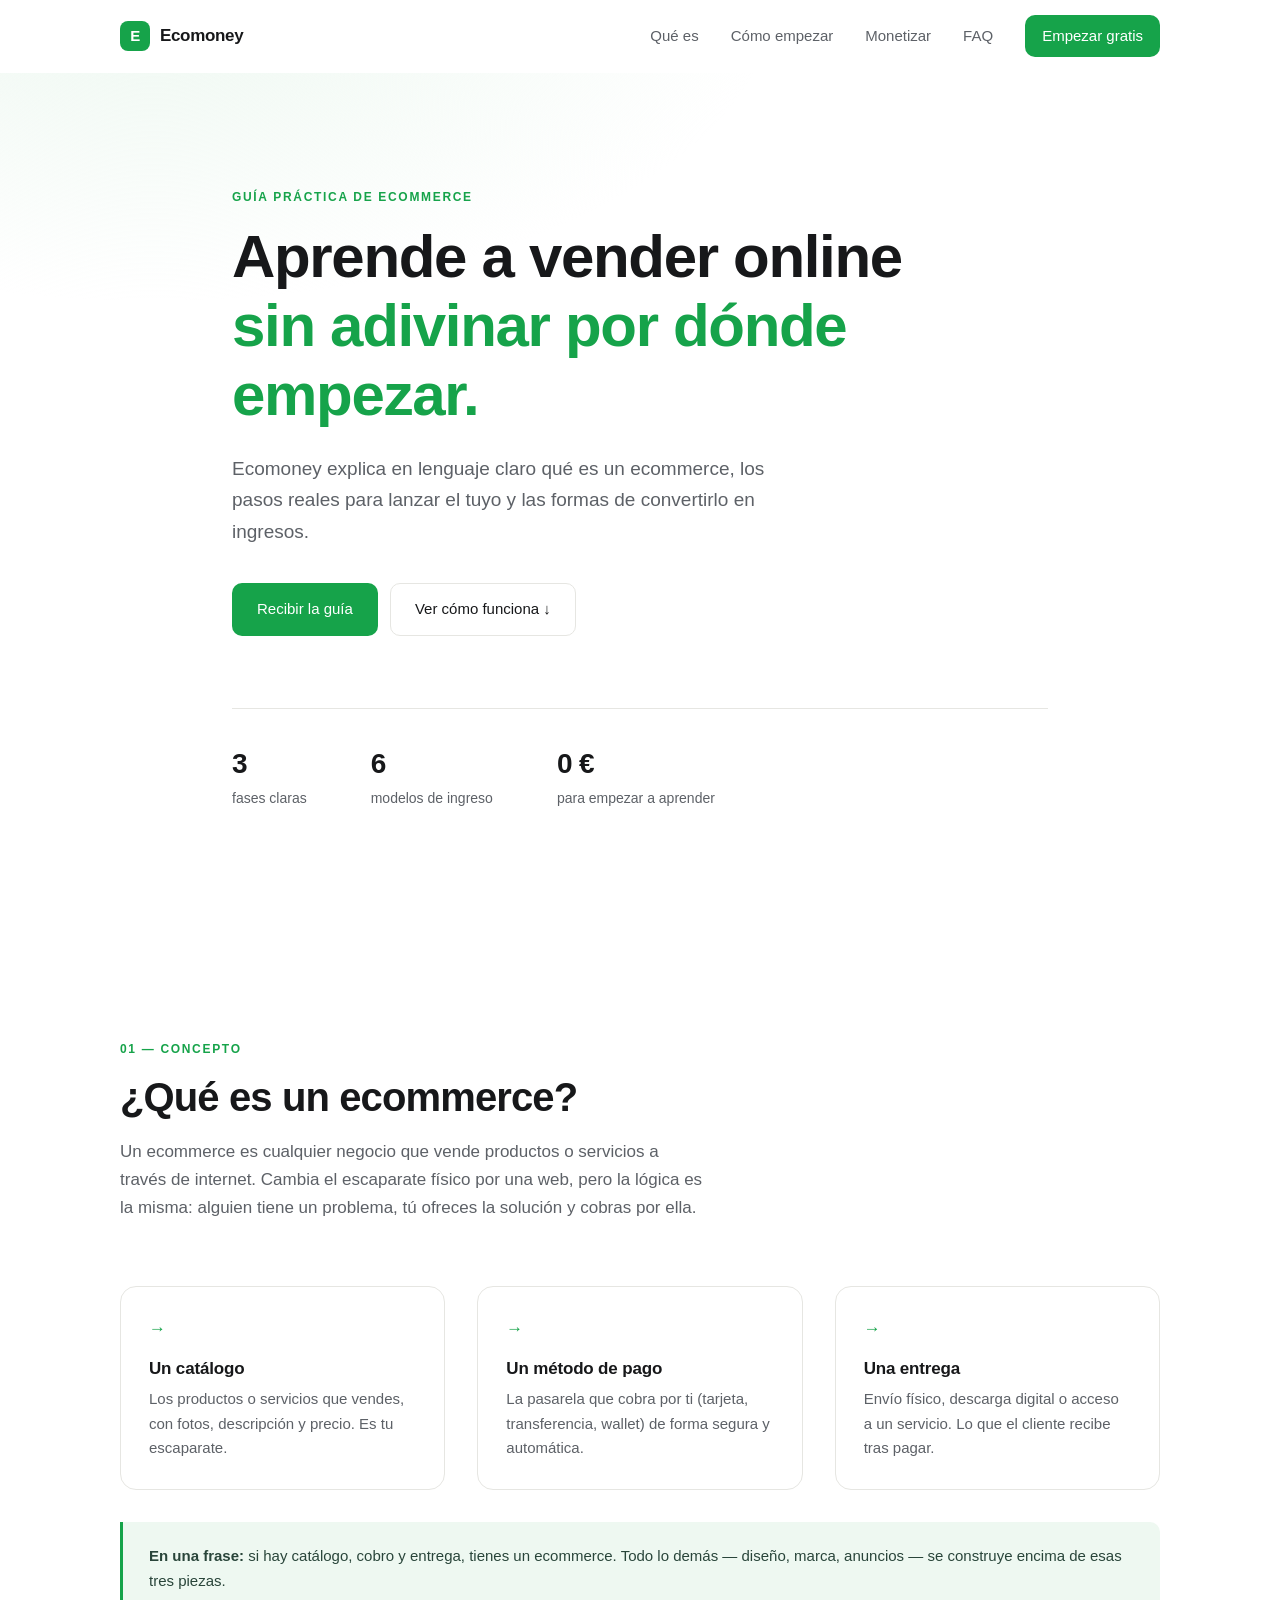
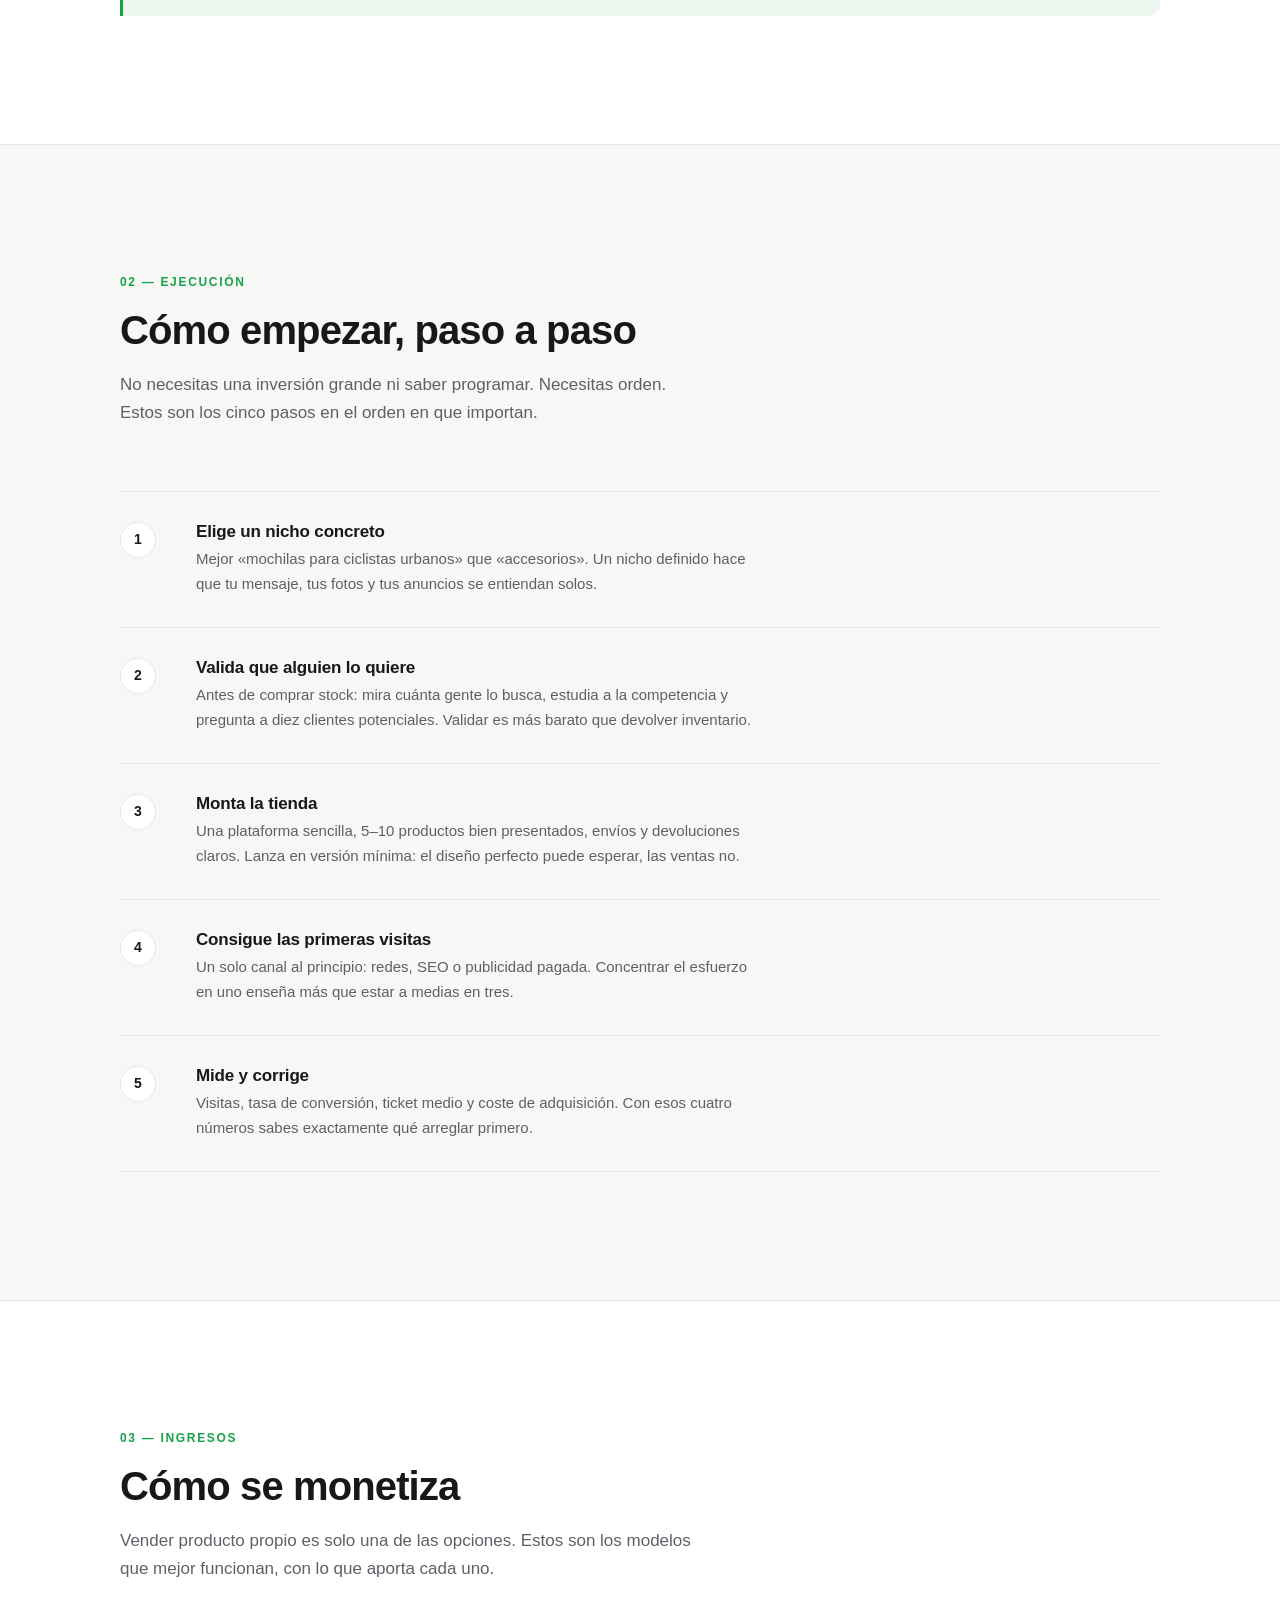
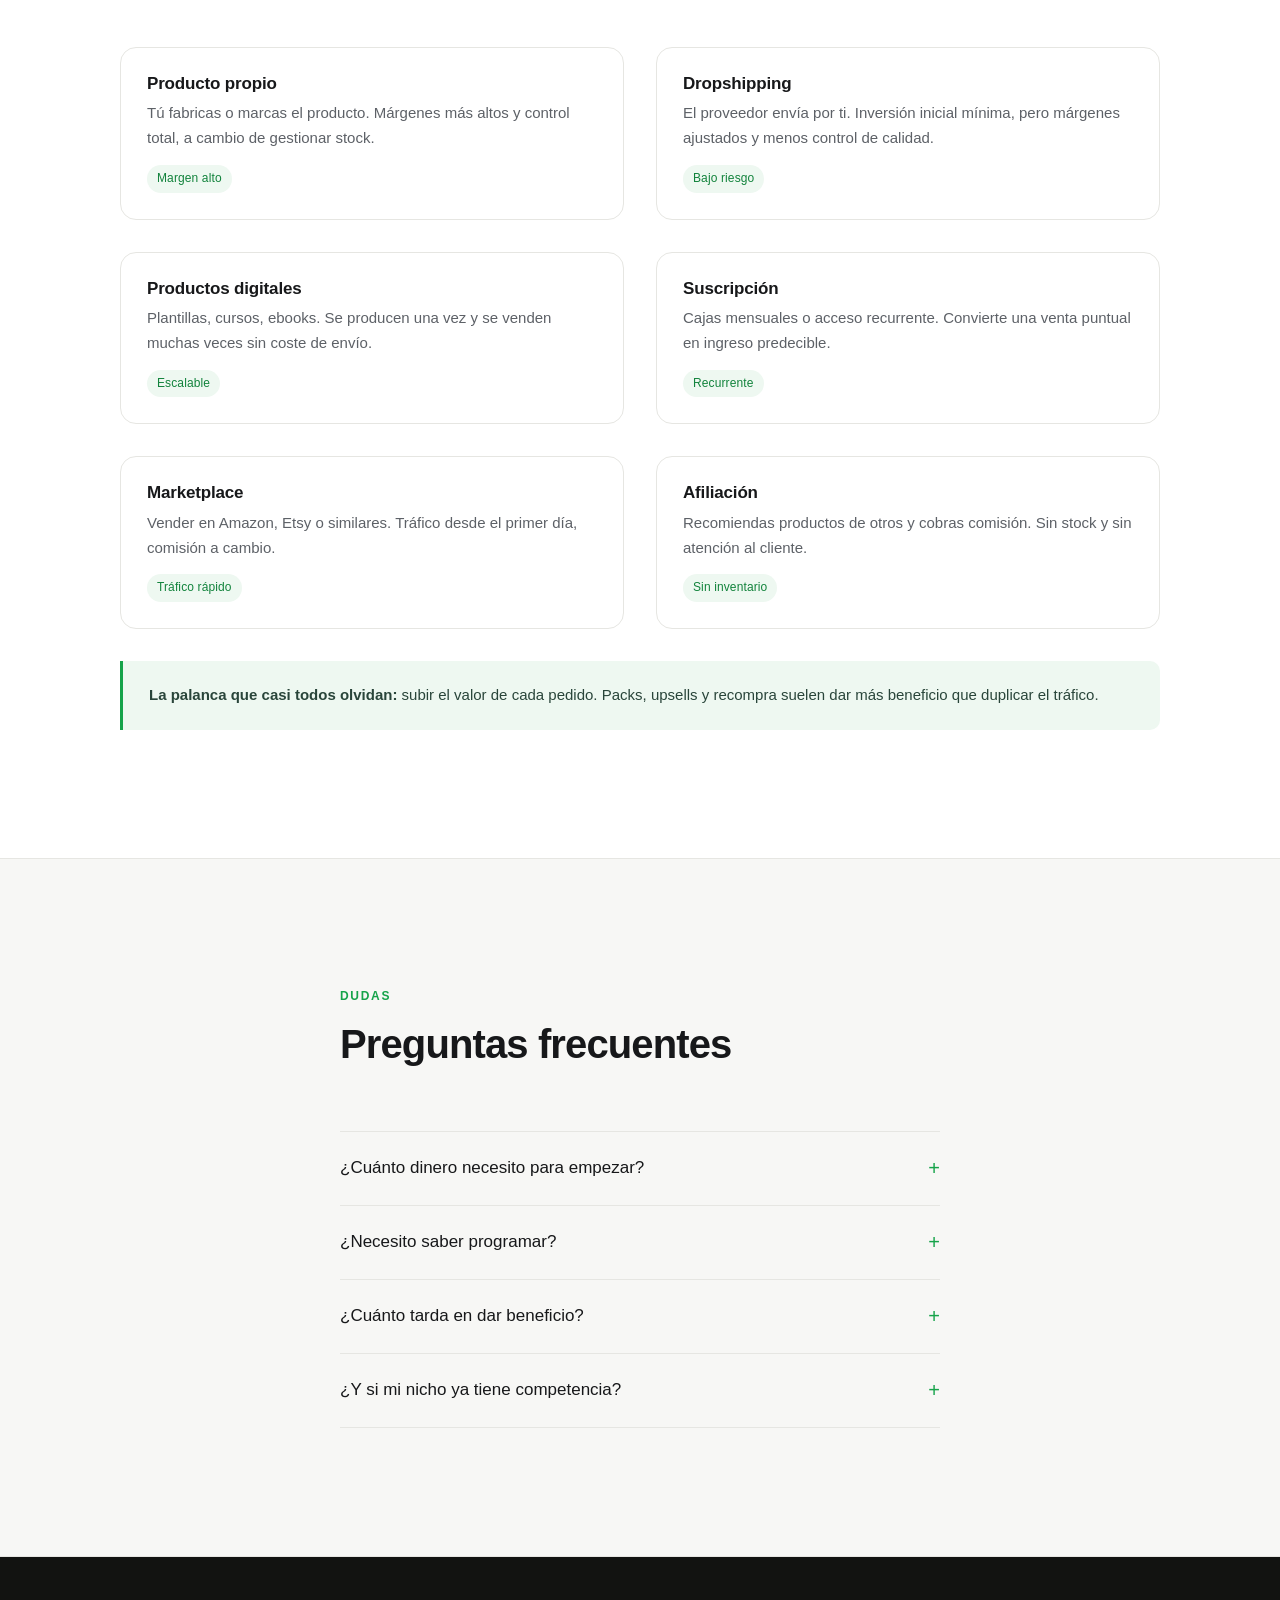
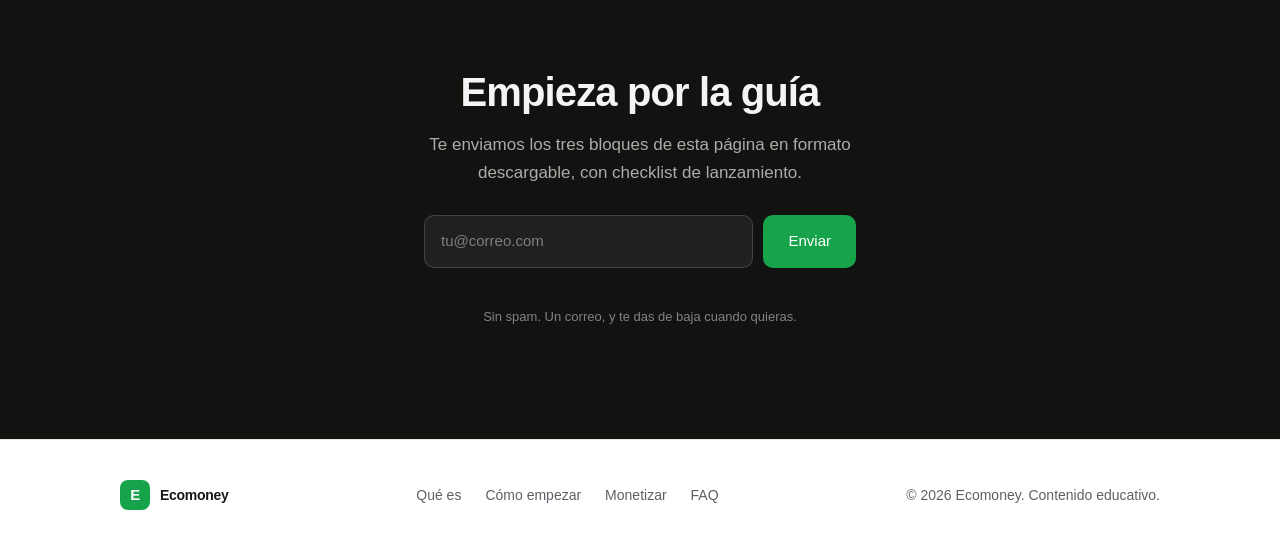
==== index.html @ b7d030a0 "Add files via upload" ====
<!DOCTYPE html>
<html lang="es">
<head>
  <meta charset="UTF-8">
  <meta name="viewport" content="width=device-width, initial-scale=1.0">
  <title>Ecomoney — Aprende a crear y monetizar tu ecommerce</title>
  <meta name="description" content="Ecomoney te enseña qué es un ecommerce, cómo empezar desde cero y cómo monetizarlo. Guía clara, sin humo.">
  <link rel="stylesheet" href="styles.css">
  <noscript><style>.reveal { opacity: 1; transform: none; }</style></noscript>
  <link rel="icon" href="data:image/svg+xml,<svg xmlns='http://www.w3.org/2000/svg' viewBox='0 0 100 100'><text y='.9em' font-size='90'>🛍️</text></svg>">
</head>
<body>

  <!-- ══════════ NAV ══════════ -->
  <header class="nav" id="nav">
    <div class="container nav__inner">
      <a href="#" class="logo">
        <span class="logo__mark">E</span>
        <span class="logo__text">Ecomoney</span>
      </a>

      <nav class="nav__links" id="navLinks">
        <a href="#que-es">Qué es</a>
        <a href="#empezar">Cómo empezar</a>
        <a href="#monetizar">Monetizar</a>
        <a href="#faq">FAQ</a>
        <a href="#cta" class="btn btn--sm btn--primary">Empezar gratis</a>
      </nav>

      <button class="nav__toggle" id="navToggle" aria-label="Abrir menú" aria-expanded="false">
        <span></span><span></span><span></span>
      </button>
    </div>
  </header>

  <main>

    <!-- ══════════ HERO ══════════ -->
    <section class="hero">
      <div class="container hero__inner">
        <p class="eyebrow reveal">Guía práctica de ecommerce</p>
        <h1 class="hero__title reveal">
          Aprende a vender online<br>
          <span class="accent">sin adivinar por dónde empezar.</span>
        </h1>
        <p class="hero__sub reveal">
          Ecomoney explica en lenguaje claro qué es un ecommerce, los pasos reales
          para lanzar el tuyo y las formas de convertirlo en ingresos.
        </p>
        <div class="hero__actions reveal">
          <a href="#cta" class="btn btn--primary">Recibir la guía</a>
          <a href="#que-es" class="btn btn--ghost">Ver cómo funciona ↓</a>
        </div>

        <ul class="hero__stats reveal">
          <li><strong>3</strong><span>fases claras</span></li>
          <li><strong>6</strong><span>modelos de ingreso</span></li>
          <li><strong>0 €</strong><span>para empezar a aprender</span></li>
        </ul>
      </div>
    </section>

    <!-- ══════════ QUÉ ES ══════════ -->
    <section class="section" id="que-es">
      <div class="container">
        <header class="section__head reveal">
          <p class="eyebrow">01 — Concepto</p>
          <h2>¿Qué es un ecommerce?</h2>
          <p class="section__lead">
            Un ecommerce es cualquier negocio que vende productos o servicios a través
            de internet. Cambia el escaparate físico por una web, pero la lógica es la
            misma: alguien tiene un problema, tú ofreces la solución y cobras por ella.
          </p>
        </header>

        <div class="grid grid--3">
          <article class="card reveal">
            <span class="card__num">→</span>
            <h3>Un catálogo</h3>
            <p>Los productos o servicios que vendes, con fotos, descripción y precio. Es tu escaparate.</p>
          </article>
          <article class="card reveal">
            <span class="card__num">→</span>
            <h3>Un método de pago</h3>
            <p>La pasarela que cobra por ti (tarjeta, transferencia, wallet) de forma segura y automática.</p>
          </article>
          <article class="card reveal">
            <span class="card__num">→</span>
            <h3>Una entrega</h3>
            <p>Envío físico, descarga digital o acceso a un servicio. Lo que el cliente recibe tras pagar.</p>
          </article>
        </div>

        <div class="note reveal">
          <strong>En una frase:</strong> si hay catálogo, cobro y entrega, tienes un ecommerce.
          Todo lo demás — diseño, marca, anuncios — se construye encima de esas tres piezas.
        </div>
      </div>
    </section>

    <!-- ══════════ CÓMO EMPEZAR ══════════ -->
    <section class="section section--alt" id="empezar">
      <div class="container">
        <header class="section__head reveal">
          <p class="eyebrow">02 — Ejecución</p>
          <h2>Cómo empezar, paso a paso</h2>
          <p class="section__lead">
            No necesitas una inversión grande ni saber programar. Necesitas orden.
            Estos son los cinco pasos en el orden en que importan.
          </p>
        </header>

        <ol class="steps">
          <li class="step reveal">
            <span class="step__num">1</span>
            <div>
              <h3>Elige un nicho concreto</h3>
              <p>Mejor «mochilas para ciclistas urbanos» que «accesorios». Un nicho definido hace que tu mensaje, tus fotos y tus anuncios se entiendan solos.</p>
            </div>
          </li>
          <li class="step reveal">
            <span class="step__num">2</span>
            <div>
              <h3>Valida que alguien lo quiere</h3>
              <p>Antes de comprar stock: mira cuánta gente lo busca, estudia a la competencia y pregunta a diez clientes potenciales. Validar es más barato que devolver inventario.</p>
            </div>
          </li>
          <li class="step reveal">
            <span class="step__num">3</span>
            <div>
              <h3>Monta la tienda</h3>
              <p>Una plataforma sencilla, 5–10 productos bien presentados, envíos y devoluciones claros. Lanza en versión mínima: el diseño perfecto puede esperar, las ventas no.</p>
            </div>
          </li>
          <li class="step reveal">
            <span class="step__num">4</span>
            <div>
              <h3>Consigue las primeras visitas</h3>
              <p>Un solo canal al principio: redes, SEO o publicidad pagada. Concentrar el esfuerzo en uno enseña más que estar a medias en tres.</p>
            </div>
          </li>
          <li class="step reveal">
            <span class="step__num">5</span>
            <div>
              <h3>Mide y corrige</h3>
              <p>Visitas, tasa de conversión, ticket medio y coste de adquisición. Con esos cuatro números sabes exactamente qué arreglar primero.</p>
            </div>
          </li>
        </ol>
      </div>
    </section>

    <!-- ══════════ MONETIZAR ══════════ -->
    <section class="section" id="monetizar">
      <div class="container">
        <header class="section__head reveal">
          <p class="eyebrow">03 — Ingresos</p>
          <h2>Cómo se monetiza</h2>
          <p class="section__lead">
            Vender producto propio es solo una de las opciones. Estos son los modelos
            que mejor funcionan, con lo que aporta cada uno.
          </p>
        </header>

        <div class="grid grid--2">
          <article class="model reveal">
            <h3>Producto propio</h3>
            <p>Tú fabricas o marcas el producto. Márgenes más altos y control total, a cambio de gestionar stock.</p>
            <span class="tag">Margen alto</span>
          </article>
          <article class="model reveal">
            <h3>Dropshipping</h3>
            <p>El proveedor envía por ti. Inversión inicial mínima, pero márgenes ajustados y menos control de calidad.</p>
            <span class="tag">Bajo riesgo</span>
          </article>
          <article class="model reveal">
            <h3>Productos digitales</h3>
            <p>Plantillas, cursos, ebooks. Se producen una vez y se venden muchas veces sin coste de envío.</p>
            <span class="tag">Escalable</span>
          </article>
          <article class="model reveal">
            <h3>Suscripción</h3>
            <p>Cajas mensuales o acceso recurrente. Convierte una venta puntual en ingreso predecible.</p>
            <span class="tag">Recurrente</span>
          </article>
          <article class="model reveal">
            <h3>Marketplace</h3>
            <p>Vender en Amazon, Etsy o similares. Tráfico desde el primer día, comisión a cambio.</p>
            <span class="tag">Tráfico rápido</span>
          </article>
          <article class="model reveal">
            <h3>Afiliación</h3>
            <p>Recomiendas productos de otros y cobras comisión. Sin stock y sin atención al cliente.</p>
            <span class="tag">Sin inventario</span>
          </article>
        </div>

        <div class="note reveal">
          <strong>La palanca que casi todos olvidan:</strong> subir el valor de cada pedido.
          Packs, upsells y recompra suelen dar más beneficio que duplicar el tráfico.
        </div>
      </div>
    </section>

    <!-- ══════════ FAQ ══════════ -->
    <section class="section section--alt" id="faq">
      <div class="container container--narrow">
        <header class="section__head reveal">
          <p class="eyebrow">Dudas</p>
          <h2>Preguntas frecuentes</h2>
        </header>

        <div class="faq">
          <details class="faq__item reveal">
            <summary>¿Cuánto dinero necesito para empezar?</summary>
            <p>Con productos digitales o dropshipping puedes lanzar por el coste de la plataforma y el dominio. Con producto propio, el gasto depende del pedido mínimo que exija tu proveedor.</p>
          </details>
          <details class="faq__item reveal">
            <summary>¿Necesito saber programar?</summary>
            <p>No. Las plataformas actuales funcionan por bloques y plantillas. Tu tiempo rinde más en producto, fotos y mensaje que en código.</p>
          </details>
          <details class="faq__item reveal">
            <summary>¿Cuánto tarda en dar beneficio?</summary>
            <p>Depende del canal y del margen. Lo razonable es contar en meses, no en días: primero validas que la gente compra, después inviertes en crecer.</p>
          </details>
          <details class="faq__item reveal">
            <summary>¿Y si mi nicho ya tiene competencia?</summary>
            <p>Competencia significa que hay demanda. Se gana con un ángulo distinto: mejor servicio, mejor explicación del producto o un público más específico.</p>
          </details>
        </div>
      </div>
    </section>

    <!-- ══════════ CTA ══════════ -->
    <section class="cta" id="cta">
      <div class="container container--narrow cta__inner reveal">
        <h2>Empieza por la guía</h2>
        <p class="cta__sub">Te enviamos los tres bloques de esta página en formato descargable, con checklist de lanzamiento.</p>

        <form class="form" id="form" novalidate>
          <label class="sr-only" for="email">Tu correo electrónico</label>
          <input type="email" id="email" name="email" placeholder="tu@correo.com" autocomplete="email" required>
          <button type="submit" class="btn btn--primary">Enviar</button>
        </form>
        <p class="form__msg" id="formMsg" role="status"></p>
        <p class="form__legal">Sin spam. Un correo, y te das de baja cuando quieras.</p>
      </div>
    </section>

  </main>

  <!-- ══════════ FOOTER ══════════ -->
  <footer class="footer">
    <div class="container footer__inner">
      <a href="#" class="logo logo--sm">
        <span class="logo__mark">E</span>
        <span class="logo__text">Ecomoney</span>
      </a>
      <nav class="footer__links">
        <a href="#que-es">Qué es</a>
        <a href="#empezar">Cómo empezar</a>
        <a href="#monetizar">Monetizar</a>
        <a href="#faq">FAQ</a>
      </nav>
      <p class="footer__copy">© <span id="year">2026</span> Ecomoney. Contenido educativo.</p>
    </div>
  </footer>

  <script src="script.js"></script>
</body>
</html>
---- styles.css ----
/* ═══════════════════════════════════════
   Ecomoney — hoja de estilos
   1. Tokens        4. Componentes
   2. Base          5. Secciones
   3. Layout        6. Responsive
   ═══════════════════════════════════════ */

/* ─── 1. Tokens ─── */
:root {
  --bg:            #ffffff;
  --bg-alt:        #f7f7f5;
  --bg-dark:       #121311;
  --text:          #17181a;
  --text-soft:     #5d6167;
  --text-invert:   #f4f4f2;
  --border:        #e6e6e2;
  --border-hover:  #d8d8d2;
  --accent:        #16a34a;
  --accent-dark:   #12833c;
  --accent-soft:   #eef8f1;

  --radius:        10px;
  --radius-lg:     16px;
  --max:           1120px;
  --max-narrow:    680px;

  --gap:           clamp(1.25rem, 3vw, 2rem);
  --section-y:     clamp(4.5rem, 10vw, 8rem);

  --shadow:        0 1px 2px rgba(0, 0, 0, .04);
  --shadow-lift:   0 12px 32px -12px rgba(0, 0, 0, .12);
  --ease:          cubic-bezier(.22, .61, .36, 1);

  --font: -apple-system, BlinkMacSystemFont, "Segoe UI", Roboto,
          "Helvetica Neue", Arial, sans-serif;
}

/* ─── 2. Base ─── */
*, *::before, *::after { box-sizing: border-box; }

html {
  scroll-behavior: smooth;
  scroll-padding-top: 5.5rem;
  -webkit-text-size-adjust: 100%;
}

body {
  margin: 0;
  font-family: var(--font);
  font-size: clamp(1rem, .35vw + .95rem, 1.0625rem);
  line-height: 1.65;
  color: var(--text);
  background: var(--bg);
  -webkit-font-smoothing: antialiased;
}

h1, h2, h3 {
  margin: 0;
  line-height: 1.15;
  letter-spacing: -.022em;
  font-weight: 600;
}

h1 { font-size: clamp(2.25rem, 5.5vw, 3.75rem); }
h2 { font-size: clamp(1.75rem, 3.4vw, 2.5rem); }
h3 { font-size: 1.0625rem; letter-spacing: -.01em; }

p { margin: 0; }

a {
  color: inherit;
  text-decoration: none;
  transition: color .18s var(--ease);
}

img { max-width: 100%; display: block; }

::selection { background: var(--accent); color: #fff; }

:focus-visible {
  outline: 2px solid var(--accent);
  outline-offset: 3px;
  border-radius: 4px;
}

.sr-only {
  position: absolute;
  width: 1px; height: 1px;
  padding: 0; margin: -1px;
  overflow: hidden;
  clip: rect(0 0 0 0);
  white-space: nowrap;
}

/* ─── 3. Layout ─── */
.container {
  width: 100%;
  max-width: var(--max);
  margin-inline: auto;
  padding-inline: clamp(1.25rem, 4vw, 2.5rem);
}

.container--narrow { max-width: var(--max-narrow); }

.section { padding-block: var(--section-y); }

.section--alt {
  background: var(--bg-alt);
  border-block: 1px solid var(--border);
}

.section__head {
  max-width: 62ch;
  margin-bottom: clamp(2.5rem, 5vw, 4rem);
}

.section__head h2 { margin-bottom: 1.125rem; }

.section__lead {
  color: var(--text-soft);
  font-size: 1.0625rem;
}

.eyebrow {
  margin-bottom: .875rem;
  font-size: .75rem;
  font-weight: 600;
  letter-spacing: .14em;
  text-transform: uppercase;
  color: var(--accent);
}

.accent { color: var(--accent); }

.grid { display: grid; gap: var(--gap); }
.grid--2 { grid-template-columns: repeat(2, 1fr); }
.grid--3 { grid-template-columns: repeat(3, 1fr); }

/* ─── 4. Componentes ─── */

/* Nav */
.nav {
  position: sticky;
  top: 0;
  z-index: 50;
  background: rgba(255, 255, 255, .82);
  backdrop-filter: blur(12px);
  border-bottom: 1px solid transparent;
  transition: border-color .25s var(--ease), box-shadow .25s var(--ease);
}

.nav.is-scrolled {
  border-bottom-color: var(--border);
  box-shadow: var(--shadow);
}

.nav__inner {
  display: flex;
  align-items: center;
  justify-content: space-between;
  height: 4.5rem;
}

.logo {
  display: inline-flex;
  align-items: center;
  gap: .625rem;
  font-weight: 600;
  letter-spacing: -.02em;
}

.logo__mark {
  display: grid;
  place-items: center;
  width: 1.875rem;
  height: 1.875rem;
  border-radius: 8px;
  background: var(--accent);
  color: #fff;
  font-size: .9375rem;
  font-weight: 700;
}

.nav__links {
  display: flex;
  align-items: center;
  gap: clamp(1.25rem, 2.5vw, 2rem);
  font-size: .9375rem;
}

.nav__links a:not(.btn) { color: var(--text-soft); }
.nav__links a:not(.btn):hover { color: var(--text); }

.nav__toggle {
  display: none;
  flex-direction: column;
  gap: 5px;
  width: 2.5rem; height: 2.5rem;
  padding: 0;
  align-items: center;
  justify-content: center;
  background: none;
  border: 1px solid var(--border);
  border-radius: 8px;
  cursor: pointer;
}

.nav__toggle span {
  display: block;
  width: 16px; height: 1.5px;
  background: var(--text);
  transition: transform .25s var(--ease), opacity .2s var(--ease);
}

.nav__toggle[aria-expanded="true"] span:nth-child(1) { transform: translateY(6.5px) rotate(45deg); }
.nav__toggle[aria-expanded="true"] span:nth-child(2) { opacity: 0; }
.nav__toggle[aria-expanded="true"] span:nth-child(3) { transform: translateY(-6.5px) rotate(-45deg); }

/* Botones */
.btn {
  display: inline-flex;
  align-items: center;
  justify-content: center;
  gap: .5rem;
  padding: .8125rem 1.5rem;
  border: 1px solid transparent;
  border-radius: var(--radius);
  font: inherit;
  font-size: .9375rem;
  font-weight: 500;
  cursor: pointer;
  white-space: nowrap;
  transition: background .18s var(--ease), border-color .18s var(--ease),
              transform .18s var(--ease), color .18s var(--ease);
}

.btn--sm { padding: .5rem 1rem; }

.btn--primary {
  background: var(--accent);
  color: #fff;
}
.btn--primary:hover { background: var(--accent-dark); }

.btn--ghost {
  border-color: var(--border);
  color: var(--text);
  background: var(--bg);
}
.btn--ghost:hover { border-color: var(--text-soft); }

.btn:active { transform: translateY(1px); }

/* Tarjetas */
.card {
  padding: 1.75rem;
  background: var(--bg);
  border: 1px solid var(--border);
  border-radius: var(--radius-lg);
  transition: border-color .2s var(--ease), box-shadow .25s var(--ease),
              transform .25s var(--ease);
}

.card:hover {
  border-color: var(--border-hover);
  box-shadow: var(--shadow-lift);
  transform: translateY(-2px);
}

.card__num {
  display: block;
  margin-bottom: 1rem;
  color: var(--accent);
  font-weight: 600;
}

.card h3 { margin-bottom: .5rem; }
.card p { color: var(--text-soft); font-size: .9375rem; }

/* Nota destacada */
.note {
  margin-top: var(--gap);
  padding: 1.375rem 1.625rem;
  background: var(--accent-soft);
  border-left: 3px solid var(--accent);
  border-radius: 0 var(--radius) var(--radius) 0;
  font-size: .9375rem;
  color: #29453a;
}

/* Pasos */
.steps {
  margin: 0;
  padding: 0;
  list-style: none;
  border-top: 1px solid var(--border);
}

.step {
  display: grid;
  grid-template-columns: 3.5rem 1fr;
  gap: 1.25rem;
  padding-block: 1.875rem;
  border-bottom: 1px solid var(--border);
}

.step__num {
  display: grid;
  place-items: center;
  width: 2.25rem; height: 2.25rem;
  border-radius: 50%;
  background: var(--bg);
  border: 1px solid var(--border);
  font-size: .875rem;
  font-weight: 600;
  font-variant-numeric: tabular-nums;
}

.step h3 { margin-bottom: .375rem; }
.step p { color: var(--text-soft); font-size: .9375rem; max-width: 68ch; }

/* Modelos de monetización */
.model {
  display: flex;
  flex-direction: column;
  align-items: flex-start;
  gap: .5rem;
  padding: 1.625rem;
  background: var(--bg);
  border: 1px solid var(--border);
  border-radius: var(--radius-lg);
  transition: border-color .2s var(--ease), box-shadow .25s var(--ease);
}

.model:hover {
  border-color: var(--border-hover);
  box-shadow: var(--shadow-lift);
}

.model p { color: var(--text-soft); font-size: .9375rem; }

.tag {
  margin-top: .375rem;
  padding: .25rem .625rem;
  background: var(--accent-soft);
  border-radius: 99px;
  font-size: .75rem;
  font-weight: 500;
  letter-spacing: .01em;
  color: var(--accent-dark);
}

/* FAQ */
.faq { border-top: 1px solid var(--border); }

.faq__item { border-bottom: 1px solid var(--border); }

.faq__item summary {
  display: flex;
  align-items: center;
  justify-content: space-between;
  gap: 1rem;
  padding-block: 1.25rem;
  font-weight: 500;
  cursor: pointer;
  list-style: none;
}

.faq__item summary::-webkit-details-marker { display: none; }

.faq__item summary::after {
  content: "+";
  flex: none;
  font-size: 1.25rem;
  color: var(--accent);
  transition: transform .22s var(--ease);
}

.faq__item[open] summary::after { transform: rotate(45deg); }

.faq__item p {
  padding-bottom: 1.375rem;
  color: var(--text-soft);
  font-size: .9375rem;
  max-width: 66ch;
}

/* Formulario */
.form {
  display: flex;
  gap: .625rem;
  margin-top: 1.75rem;
}

.form input {
  flex: 1;
  min-width: 0;
  padding: .8125rem 1rem;
  font: inherit;
  font-size: .9375rem;
  color: var(--text-invert);
  background: rgba(255, 255, 255, .06);
  border: 1px solid rgba(255, 255, 255, .16);
  border-radius: var(--radius);
  transition: border-color .18s var(--ease), background .18s var(--ease);
}

.form input::placeholder { color: rgba(244, 244, 242, .45); }

.form input:focus {
  outline: none;
  border-color: var(--accent);
  background: rgba(255, 255, 255, .1);
}

.form input[aria-invalid="true"] { border-color: #f0806a; }

.form__msg {
  min-height: 1.25rem;
  margin-top: .875rem;
  font-size: .875rem;
  color: #6ee79b;
}

.form__msg[data-state="error"] { color: #f0806a; }

.form__legal {
  margin-top: .25rem;
  font-size: .8125rem;
  color: rgba(244, 244, 242, .5);
}

/* ─── 5. Secciones ─── */

/* Hero */
.hero {
  padding-block: clamp(4rem, 9vw, 7.5rem) clamp(4rem, 8vw, 6.5rem);
  background:
    radial-gradient(60rem 30rem at 12% -10%, var(--accent-soft), transparent 65%),
    var(--bg);
}

.hero__inner { max-width: 56rem; }

.hero__title { margin-bottom: 1.5rem; }

.hero__sub {
  max-width: 54ch;
  font-size: clamp(1.0625rem, .5vw + 1rem, 1.1875rem);
  color: var(--text-soft);
}

.hero__actions {
  display: flex;
  flex-wrap: wrap;
  gap: .75rem;
  margin-top: 2.25rem;
}

.hero__stats {
  display: flex;
  flex-wrap: wrap;
  gap: clamp(2rem, 5vw, 4rem);
  margin: clamp(3rem, 6vw, 4.5rem) 0 0;
  padding: 2rem 0 0;
  list-style: none;
  border-top: 1px solid var(--border);
}

.hero__stats li { display: flex; flex-direction: column; }

.hero__stats strong {
  font-size: 1.75rem;
  font-weight: 600;
  letter-spacing: -.02em;
}

.hero__stats span {
  font-size: .875rem;
  color: var(--text-soft);
}

/* CTA */
.cta {
  padding-block: clamp(4rem, 9vw, 7rem);
  background: var(--bg-dark);
  color: var(--text-invert);
}

.cta__inner { text-align: center; }

.cta h2 { margin-bottom: 1rem; }

.cta__sub {
  max-width: 48ch;
  margin-inline: auto;
  color: rgba(244, 244, 242, .68);
}

.cta .form { max-width: 27rem; margin-inline: auto; }

/* Footer */
.footer {
  padding-block: 2.5rem;
  border-top: 1px solid var(--border);
  font-size: .875rem;
}

.footer__inner {
  display: flex;
  flex-wrap: wrap;
  align-items: center;
  justify-content: space-between;
  gap: 1.25rem;
}

.footer__links {
  display: flex;
  flex-wrap: wrap;
  gap: 1.5rem;
  color: var(--text-soft);
}

.footer__links a:hover { color: var(--text); }

.footer__copy { color: var(--text-soft); }

/* ─── Animación de entrada ─── */
.reveal {
  opacity: 0;
  transform: translateY(14px);
  transition: opacity .6s var(--ease), transform .6s var(--ease);
}

.reveal.is-visible {
  opacity: 1;
  transform: none;
}

@media (prefers-reduced-motion: reduce) {
  html { scroll-behavior: auto; }
  .reveal { opacity: 1; transform: none; transition: none; }
}

/* ─── 6. Responsive ─── */
@media (max-width: 860px) {
  .grid--3 { grid-template-columns: repeat(2, 1fr); }
}

@media (max-width: 760px) {
  .nav__toggle { display: flex; }

  .nav__links {
    position: absolute;
    inset: 4.5rem 0 auto;
    flex-direction: column;
    align-items: stretch;
    gap: 0;
    padding: .5rem clamp(1.25rem, 4vw, 2.5rem) 1.25rem;
    background: var(--bg);
    border-bottom: 1px solid var(--border);
    box-shadow: var(--shadow-lift);
    transform: translateY(-8px);
    opacity: 0;
    visibility: hidden;
    transition: opacity .2s var(--ease), transform .2s var(--ease), visibility .2s;
  }

  .nav__links.is-open {
    transform: none;
    opacity: 1;
    visibility: visible;
  }

  .nav__links a:not(.btn) {
    padding-block: .875rem;
    border-bottom: 1px solid var(--border);
  }

  .nav__links .btn { margin-top: 1rem; }
}

@media (max-width: 620px) {
  .grid--2, .grid--3 { grid-template-columns: 1fr; }

  .step { grid-template-columns: 2.75rem 1fr; gap: 1rem; }

  .hero__actions .btn { flex: 1 1 100%; }

  .form { flex-direction: column; }

  .footer__inner { flex-direction: column; align-items: flex-start; }
}
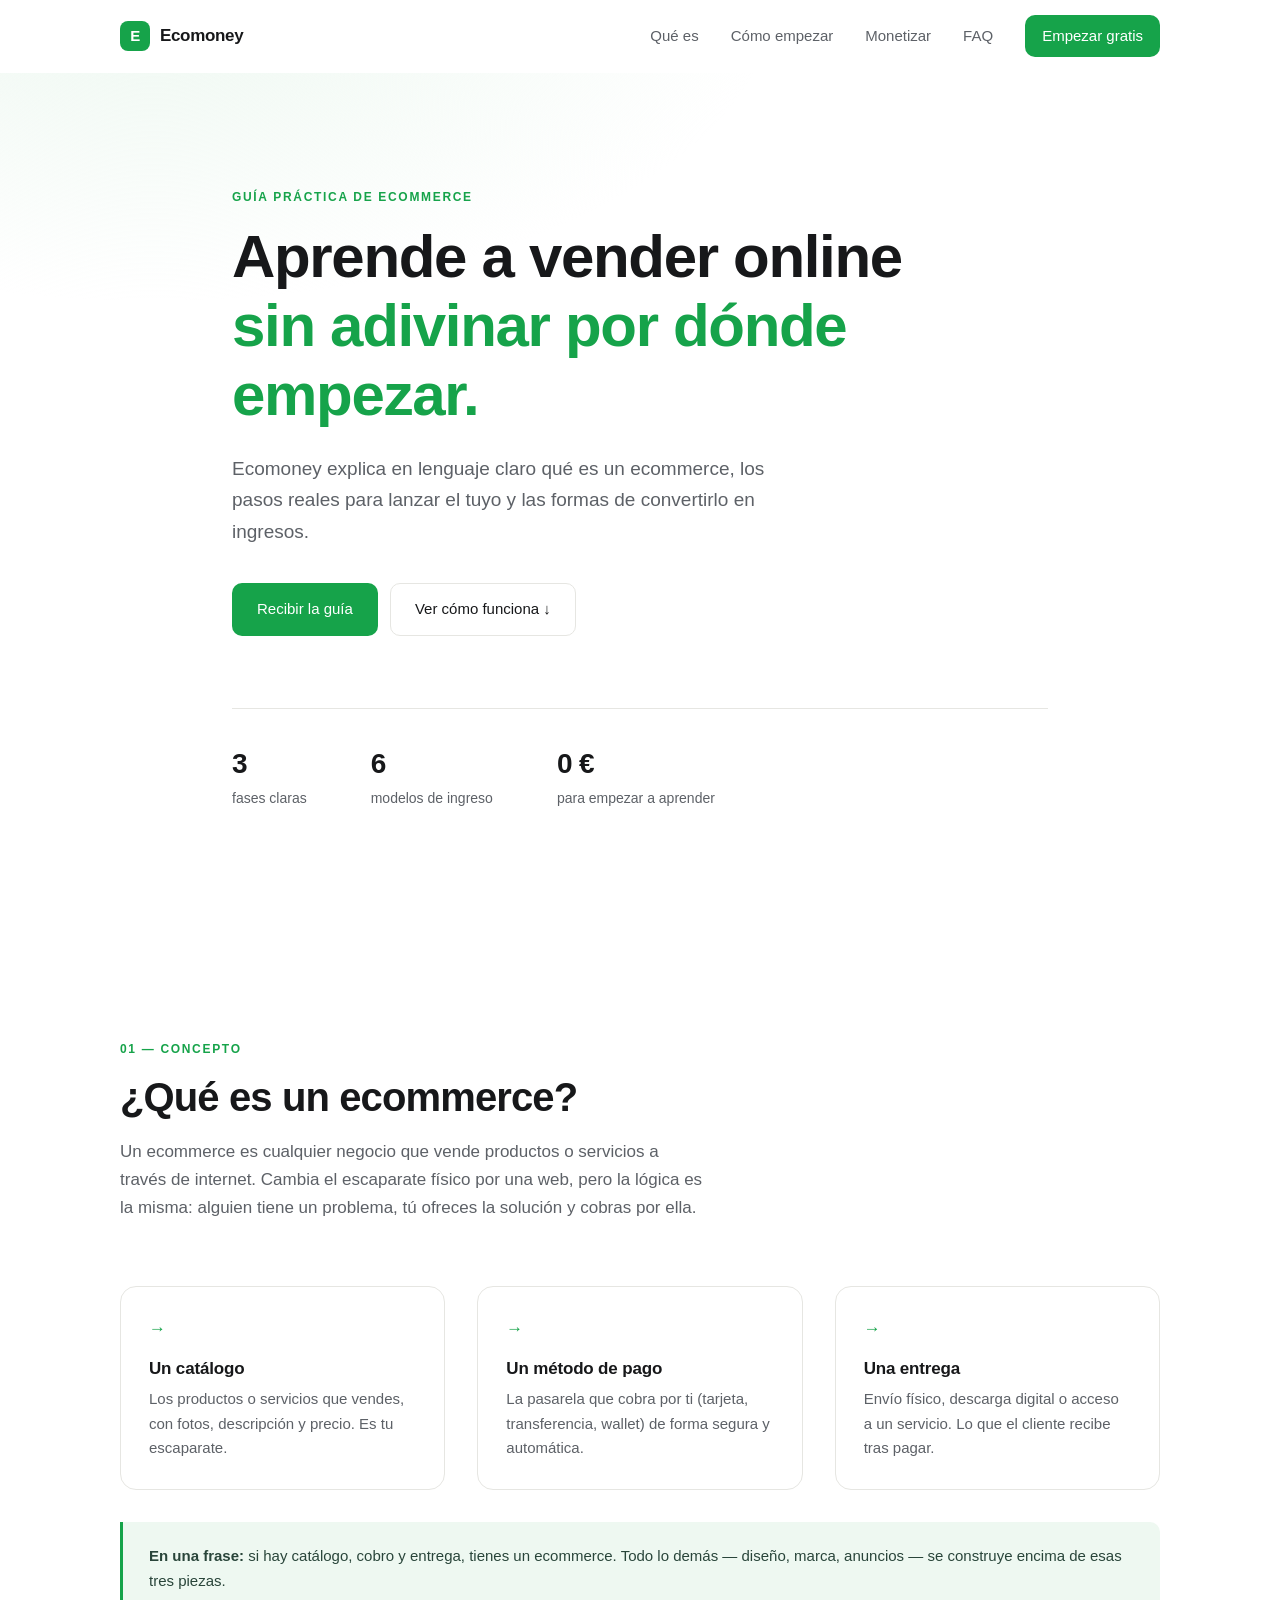
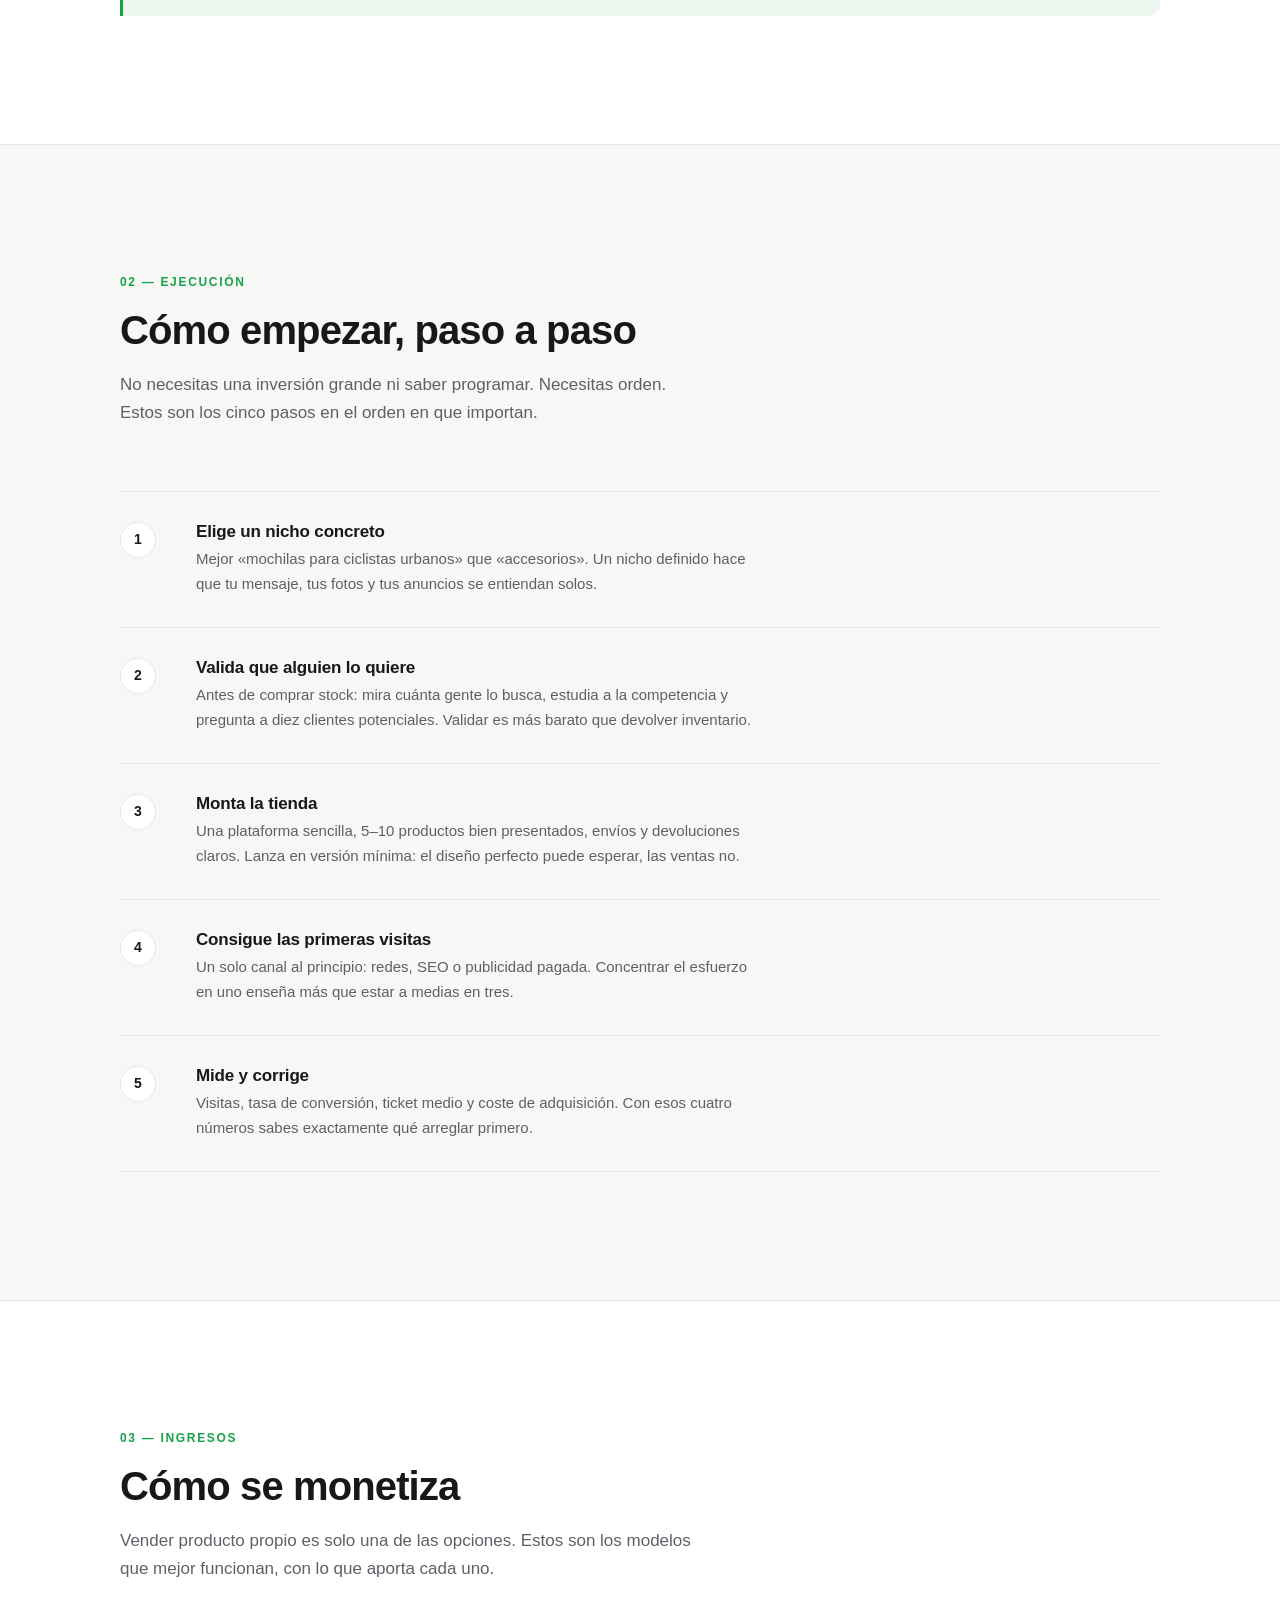
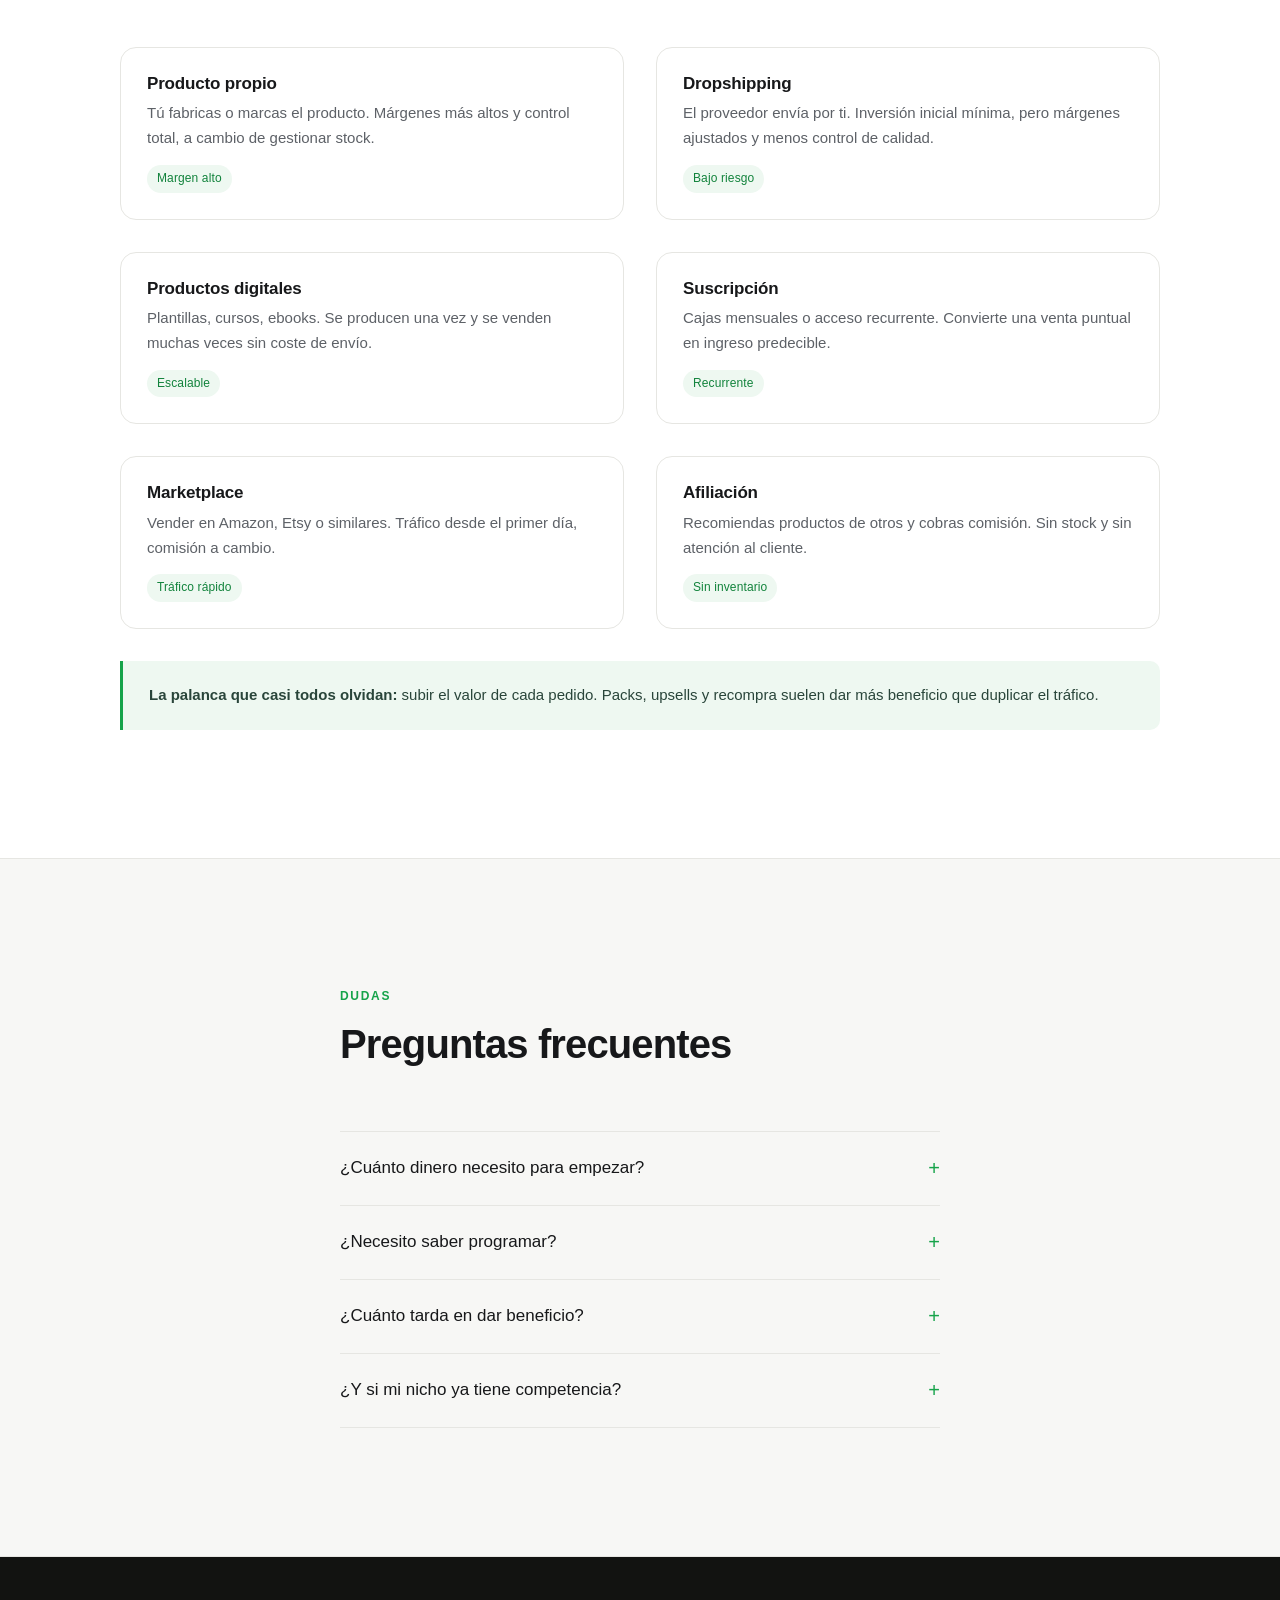
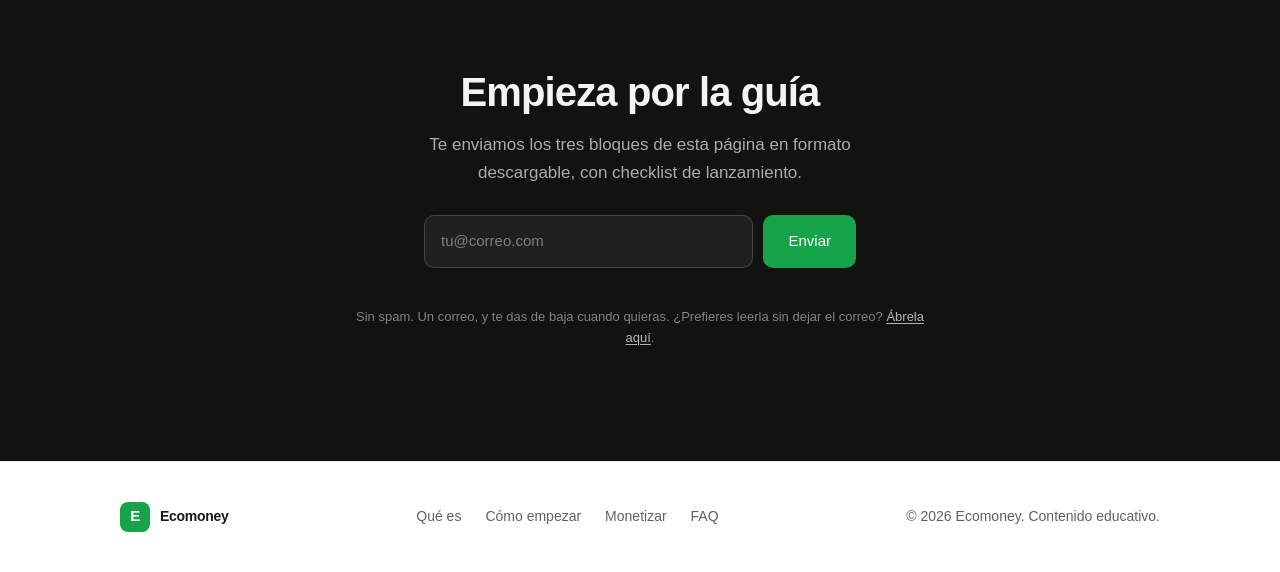
==== commit 3bdbd1ee: "Anadir la guia de iniciacion al ecommerce en HTML y PDF guia.html es el documento completo (3 partes" ====
--- a/index.html
+++ b/index.html
@@ -237,13 +237,17 @@
         <h2>Empieza por la guía</h2>
         <p class="cta__sub">Te enviamos los tres bloques de esta página en formato descargable, con checklist de lanzamiento.</p>
 
-        <form class="form" id="form" novalidate>
+        <form class="form" id="form" action="https://formspree.io/f/mjybalba" method="POST" novalidate>
           <label class="sr-only" for="email">Tu correo electrónico</label>
           <input type="email" id="email" name="email" placeholder="tu@correo.com" autocomplete="email" required>
-          <button type="submit" class="btn btn--primary">Enviar</button>
+          <input type="hidden" name="_subject" value="Nueva suscripción a Ecomoney">
+          <!-- Trampa antispam: los bots la rellenan, las personas no la ven. -->
+          <input type="text" name="_gotcha" class="form__hp" tabindex="-1" autocomplete="off" aria-hidden="true">
+          <button type="submit" class="btn btn--primary" id="formBtn">Enviar</button>
         </form>
         <p class="form__msg" id="formMsg" role="status"></p>
-        <p class="form__legal">Sin spam. Un correo, y te das de baja cuando quieras.</p>
+        <a class="form__link" id="formLink" href="https://eccomoney.vercel.app/guia-ecomoney.pdf" hidden>Descargar la guía en PDF</a>
+        <p class="form__legal">Sin spam. Un correo, y te das de baja cuando quieras. ¿Prefieres leerla sin dejar el correo? <a href="/guia">Ábrela aquí</a>.</p>
       </div>
     </section>
 
--- a/styles.css
+++ b/styles.css
@@ -415,6 +415,15 @@
 
 .form input[aria-invalid="true"] { border-color: #f0806a; }
 
+.form__hp { display: none; }
+
+.btn:disabled {
+  opacity: .55;
+  cursor: progress;
+}
+
+.btn:disabled:active { transform: none; }
+
 .form__msg {
   min-height: 1.25rem;
   margin-top: .875rem;
@@ -591,3 +600,26 @@
 
   .footer__inner { flex-direction: column; align-items: flex-start; }
 }
+
+/* Enlace de descarga tras suscribirse */
+.form__link {
+  display: inline-block;
+  margin-top: .25rem;
+  font-size: .9375rem;
+  font-weight: 500;
+  color: #6ee79b;
+  text-decoration: underline;
+  text-underline-offset: 3px;
+}
+
+.form__link[hidden] { display: none; }
+
+.form__link:hover { color: #8df0b3; }
+
+.form__legal a {
+  color: rgba(244, 244, 242, .72);
+  text-decoration: underline;
+  text-underline-offset: 2px;
+}
+
+.form__legal a:hover { color: var(--text-invert); }
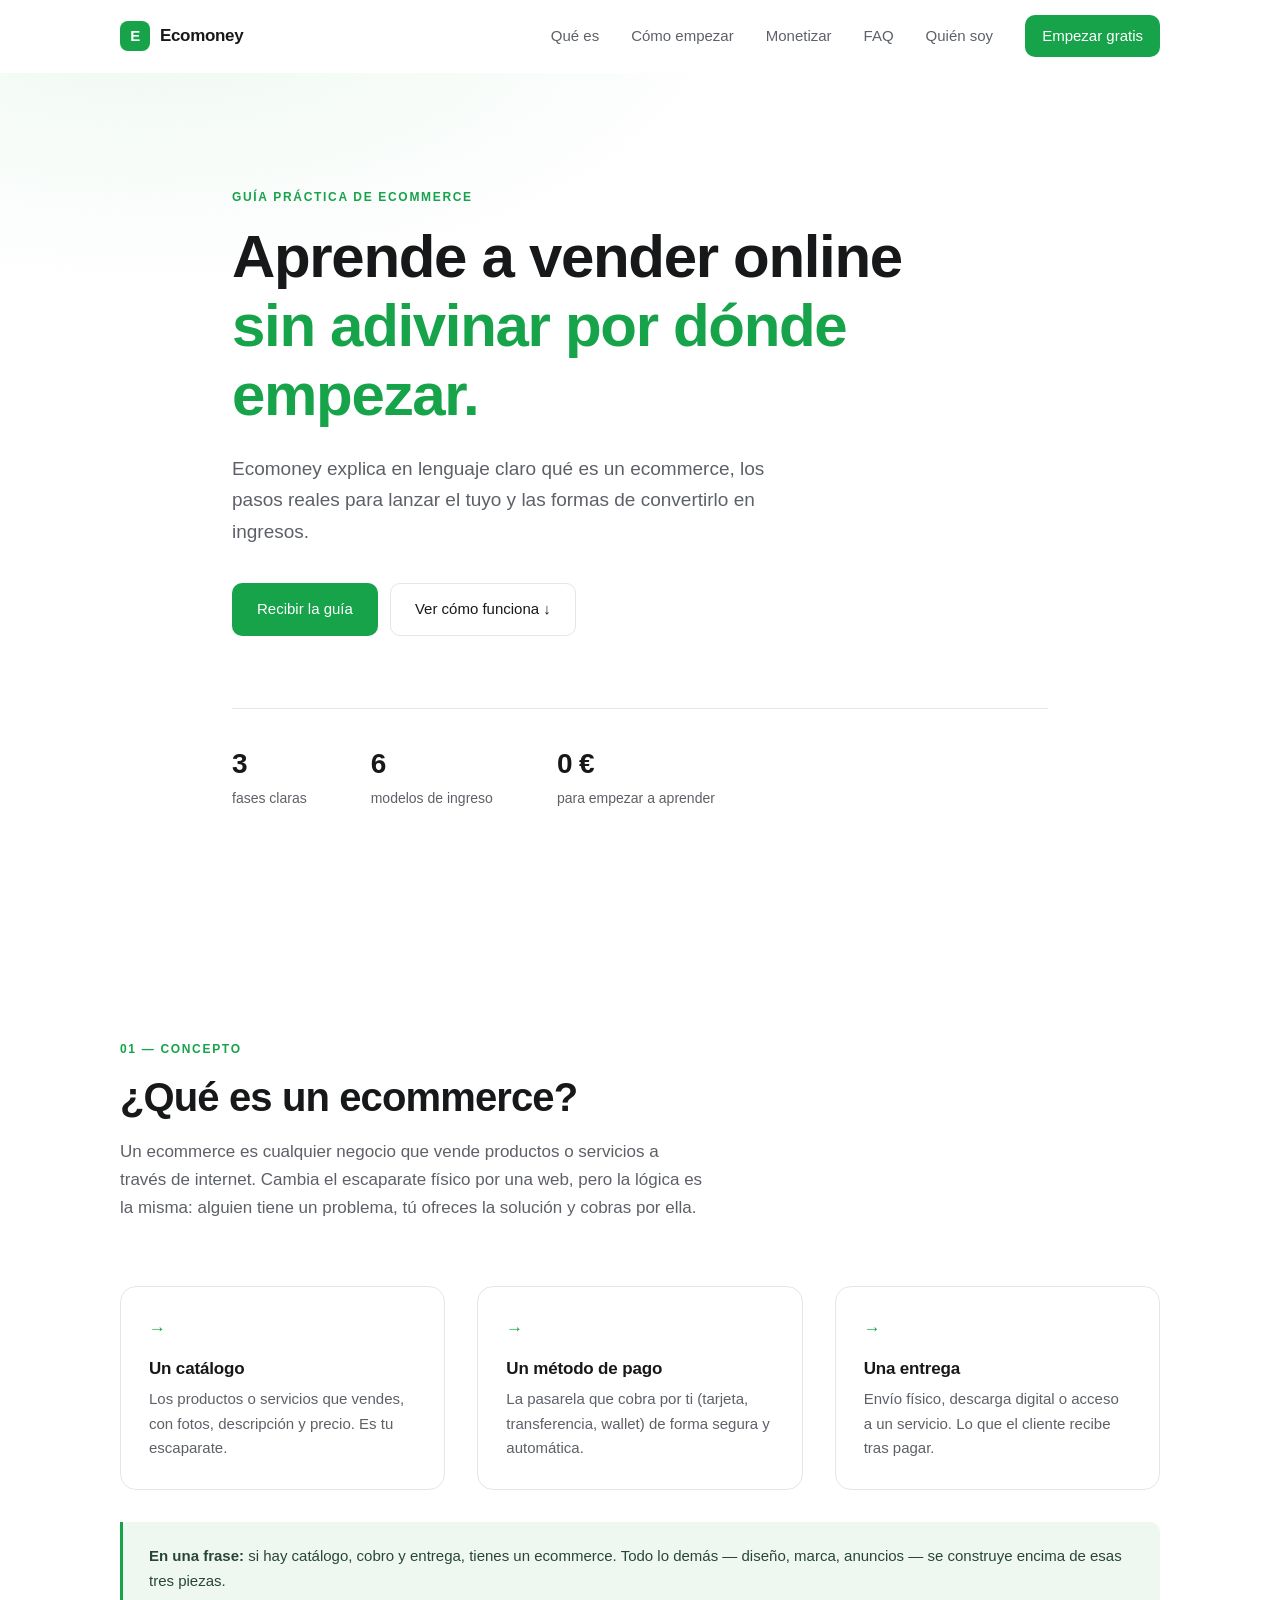
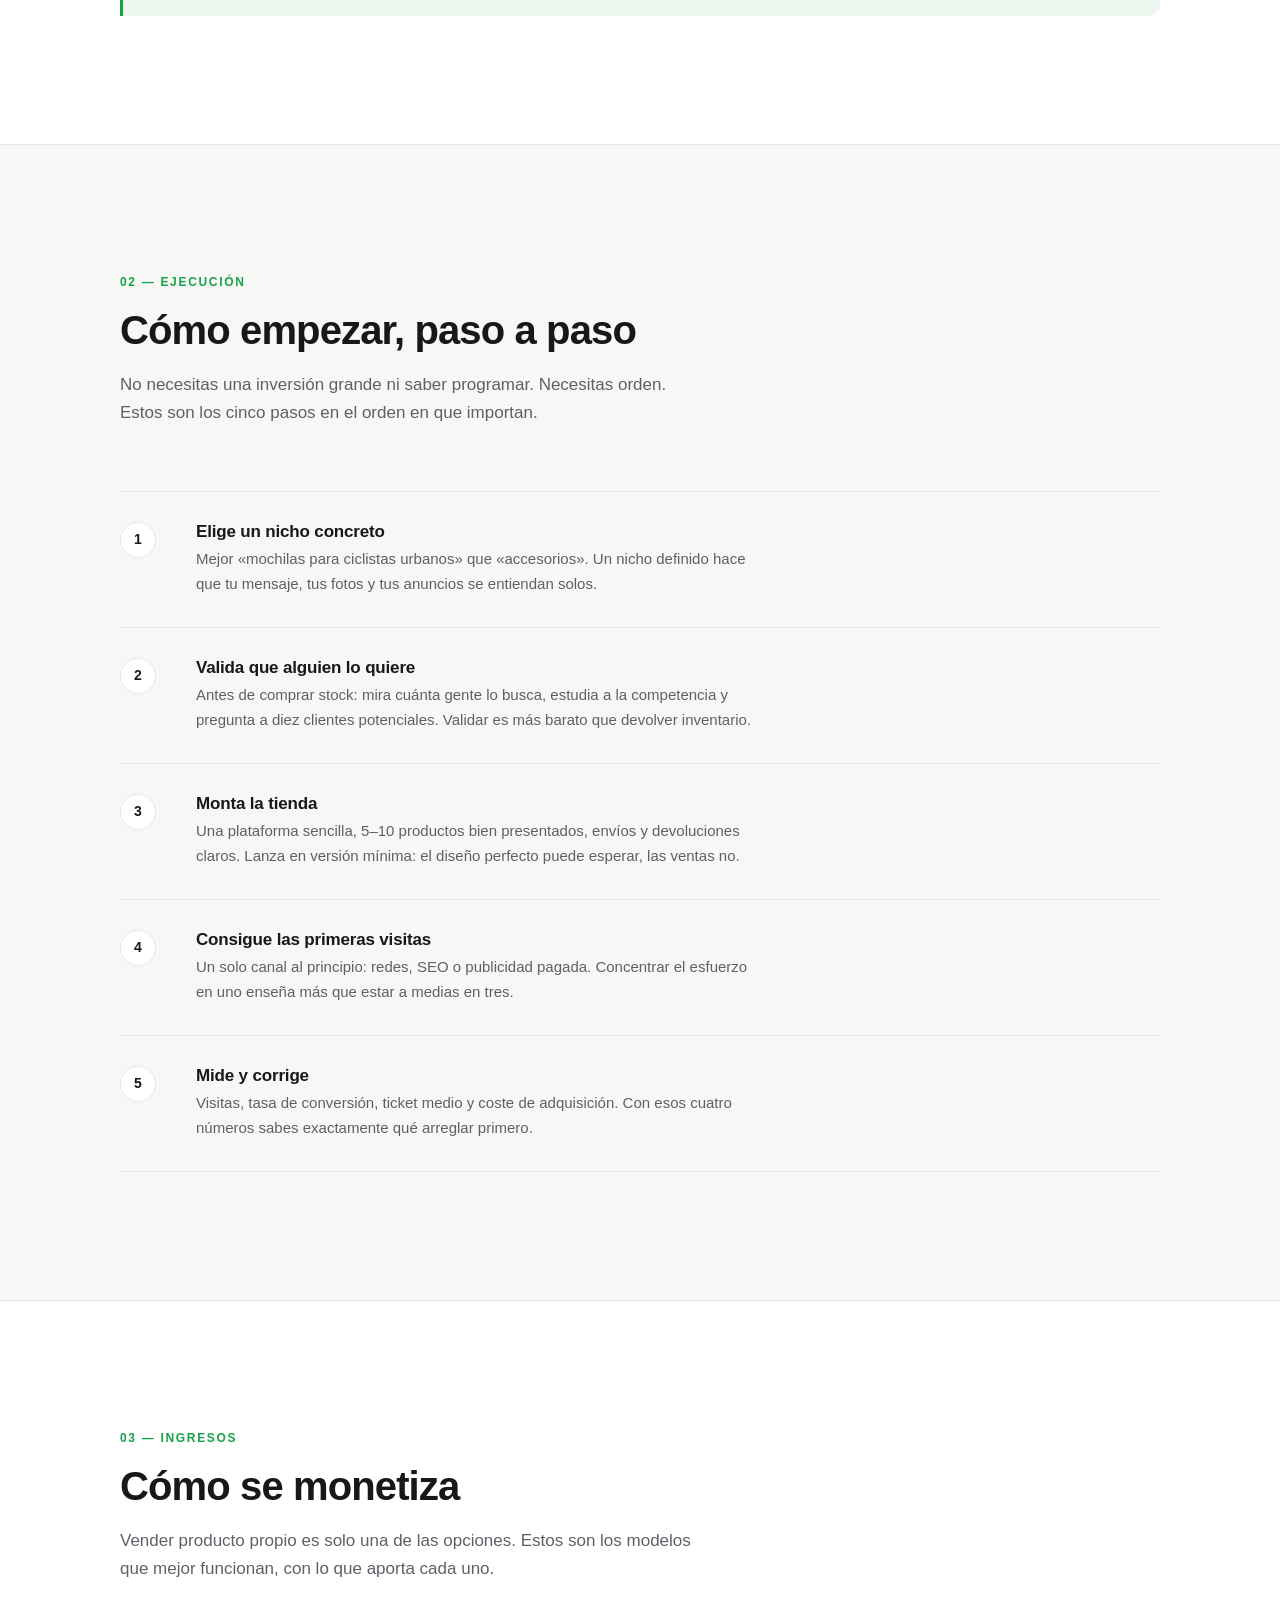
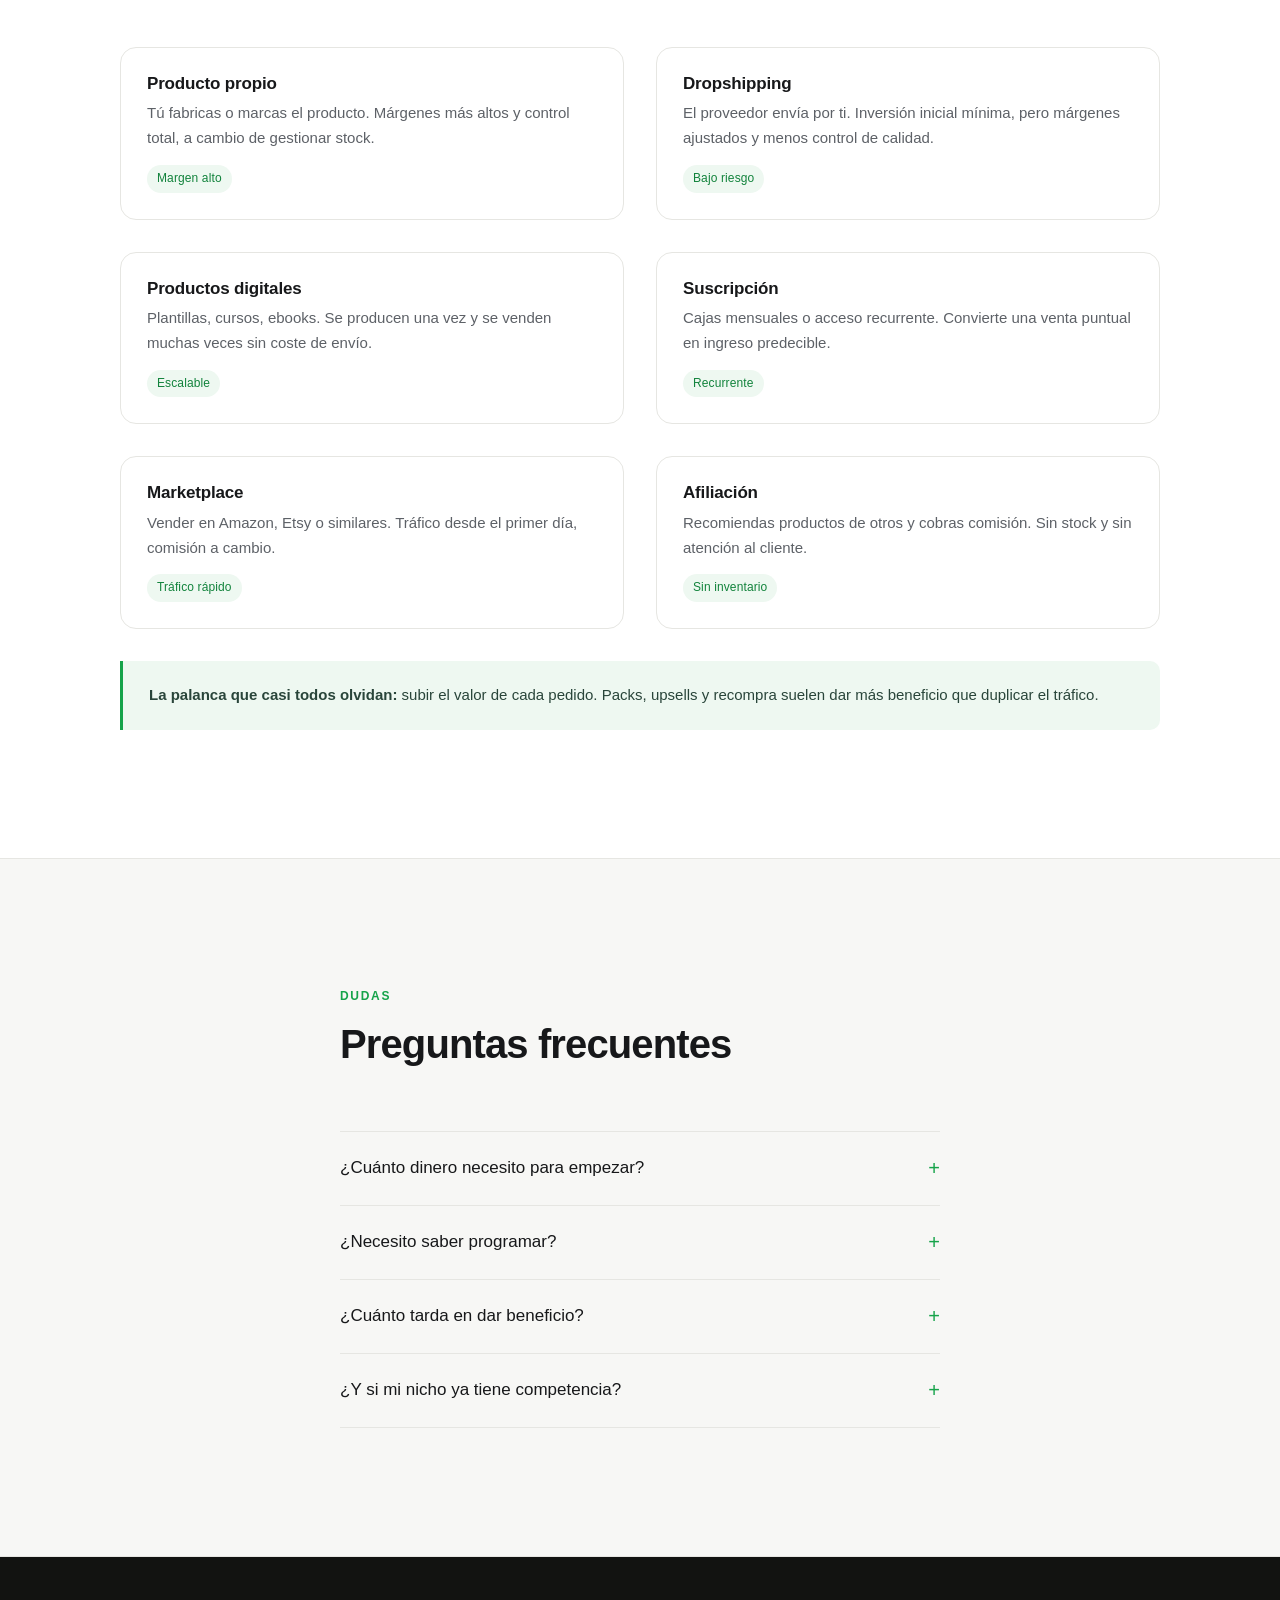
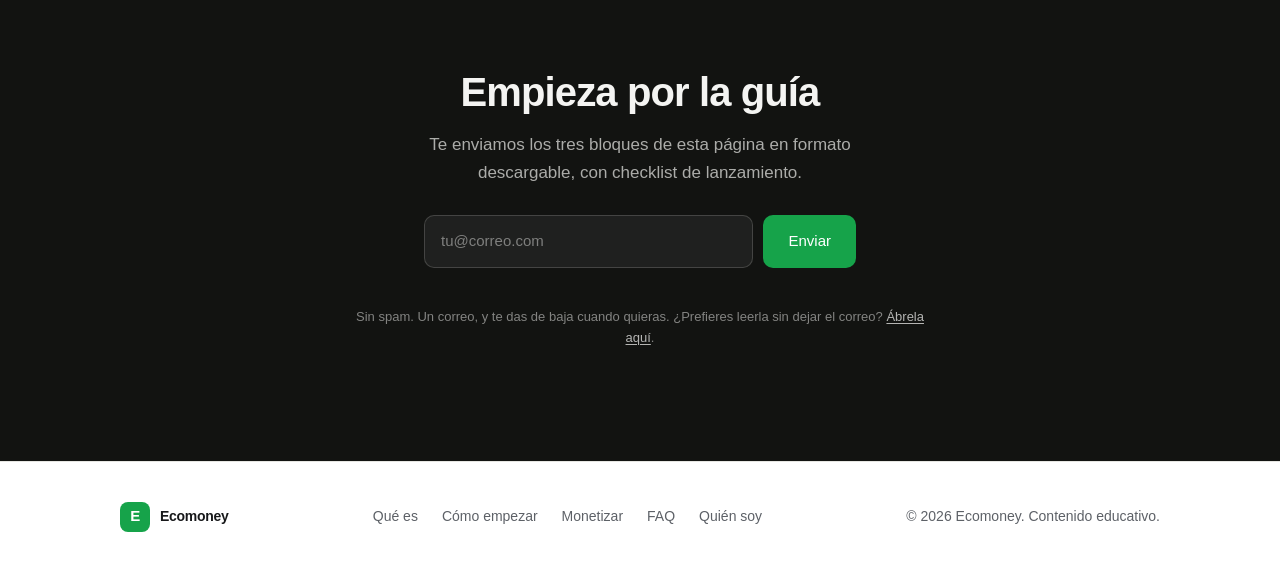
==== commit a03d7605: "Anadir la pagina Quien soy Posicionamiento honesto de principiante que documenta su camino en moda y" ====
--- a/index.html
+++ b/index.html
@@ -24,6 +24,7 @@
         <a href="#empezar">Cómo empezar</a>
         <a href="#monetizar">Monetizar</a>
         <a href="#faq">FAQ</a>
+        <a href="/sobre">Quién soy</a>
         <a href="#cta" class="btn btn--sm btn--primary">Empezar gratis</a>
       </nav>
 
@@ -247,7 +248,7 @@
         </form>
         <p class="form__msg" id="formMsg" role="status"></p>
         <a class="form__link" id="formLink" href="https://eccomoney.vercel.app/guia-ecomoney.pdf" hidden>Descargar la guía en PDF</a>
-        <p class="form__legal">Sin spam. Un correo, y te das de baja cuando quieras. ¿Prefieres leerla sin dejar el correo? <a href="/guia">Ábrela aquí</a>.</p>
+        <p class="form__legal">Sin spam. Un correo, y te das de baja cuando quieras. ¿Prefieres leerla sin dejar el correo? <a href="https://eccomoney.vercel.app/guia" target="_blank" rel="noopener">Ábrela aquí</a>.</p>
       </div>
     </section>
 
@@ -265,11 +266,13 @@
         <a href="#empezar">Cómo empezar</a>
         <a href="#monetizar">Monetizar</a>
         <a href="#faq">FAQ</a>
+        <a href="/sobre">Quién soy</a>
       </nav>
       <p class="footer__copy">© <span id="year">2026</span> Ecomoney. Contenido educativo.</p>
     </div>
   </footer>
 
   <script src="script.js"></script>
+  <script defer src="/_vercel/insights/script.js"></script>
 </body>
 </html>
--- a/styles.css
+++ b/styles.css
@@ -623,3 +623,54 @@
 }
 
 .form__legal a:hover { color: var(--text-invert); }
+
+/* ─── Páginas de texto (sobre, legales) ─── */
+.prose__title {
+  margin-bottom: 1.75rem;
+  font-size: clamp(1.875rem, 4.2vw, 2.75rem);
+}
+
+.prose { max-width: 34rem; }
+
+.prose p { margin-bottom: 1.25rem; }
+
+.prose__lead {
+  font-size: 1.125rem;
+  color: var(--text-soft);
+}
+
+.prose__h2 {
+  margin: 2.75rem 0 1rem;
+  font-size: 1.3rem;
+  letter-spacing: -.015em;
+}
+
+.prose ul {
+  margin: 0 0 1.25rem;
+  padding-left: 1.15rem;
+  color: var(--text-soft);
+}
+
+.prose li { margin-bottom: .625rem; }
+.prose li strong { color: var(--text); }
+
+.prose .note { margin-top: 2rem; }
+
+/* Marcador temporal: contenido que falta por escribir */
+.hueco {
+  background: #fff4d6;
+  border-bottom: 2px solid #e0a92b;
+  padding: .1em .35em;
+  border-radius: 3px;
+  color: #6b4c07;
+  font-weight: 600;
+}
+
+.hueco-bloque {
+  background: #fffdf5;
+  border: 1px dashed #e0c98b;
+  border-radius: var(--radius);
+  padding: 1.25rem 1.375rem;
+  font-size: .9375rem;
+  color: var(--text-soft);
+}
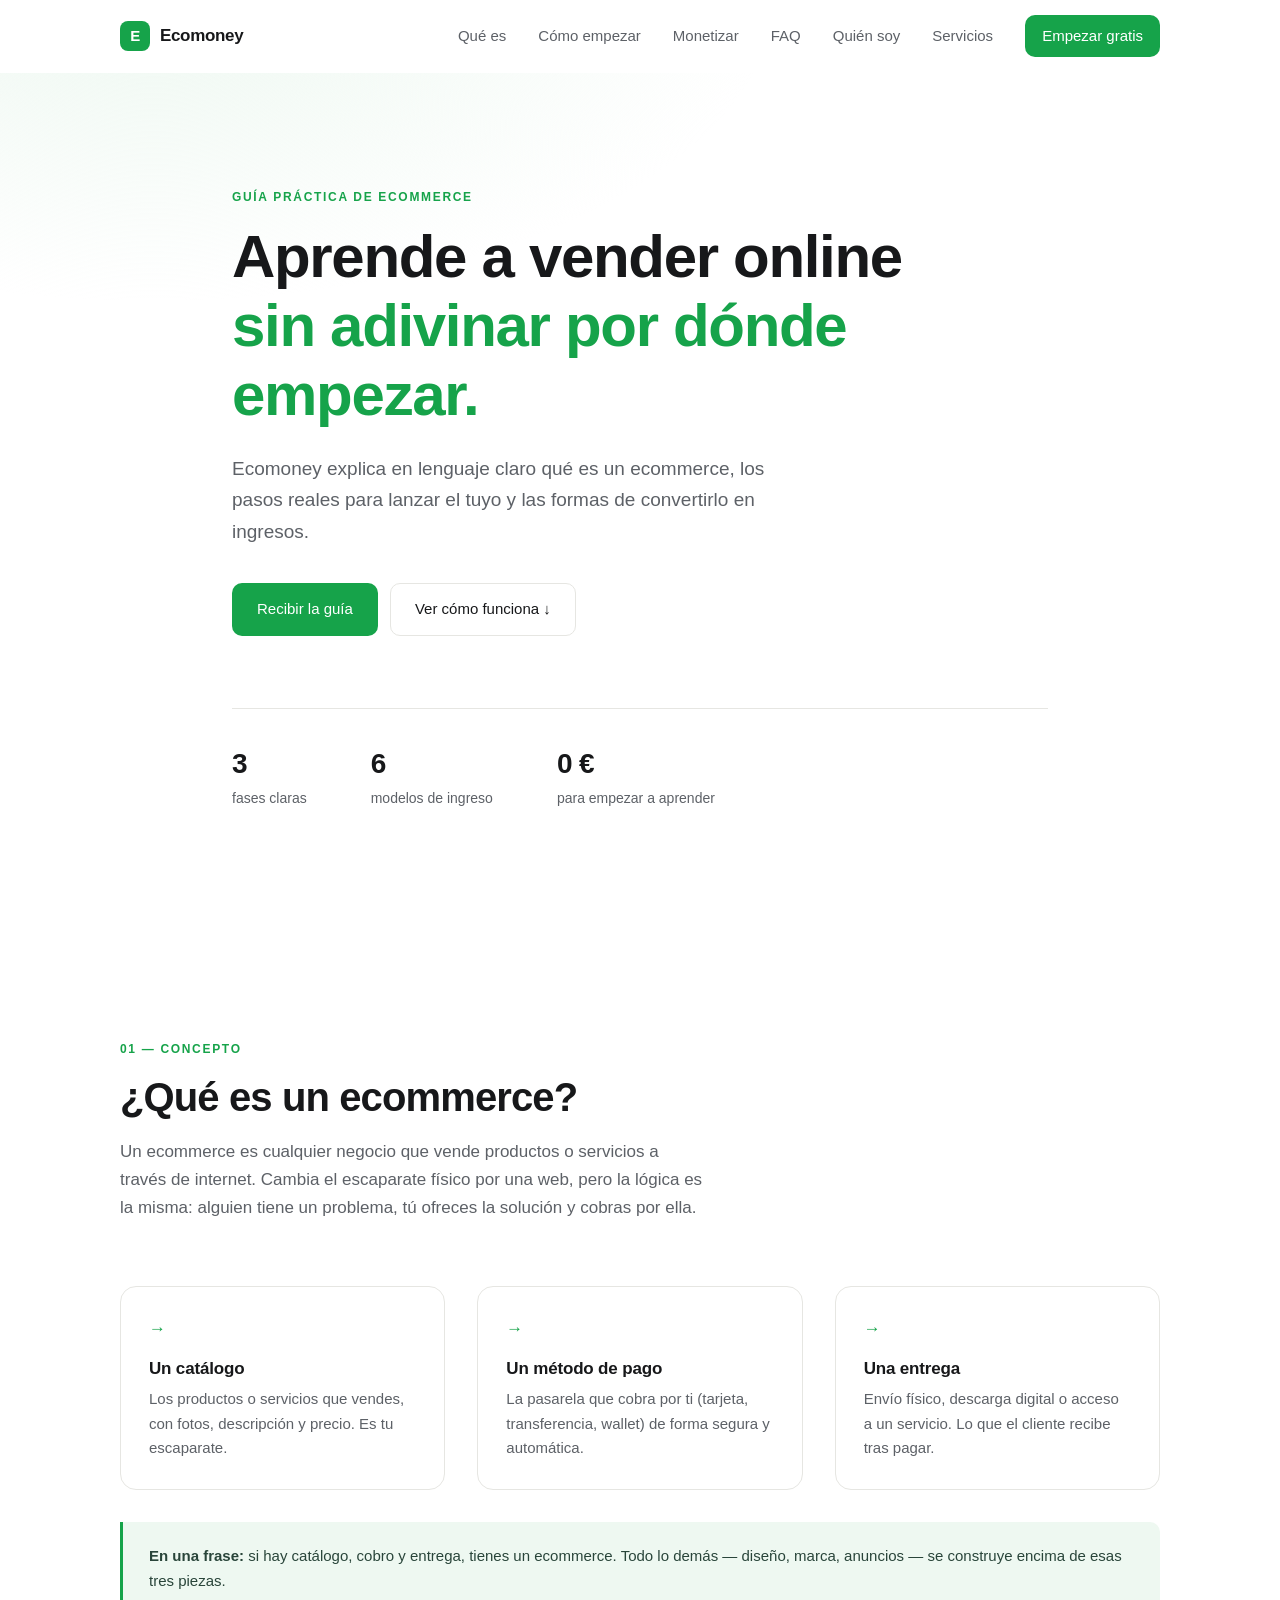
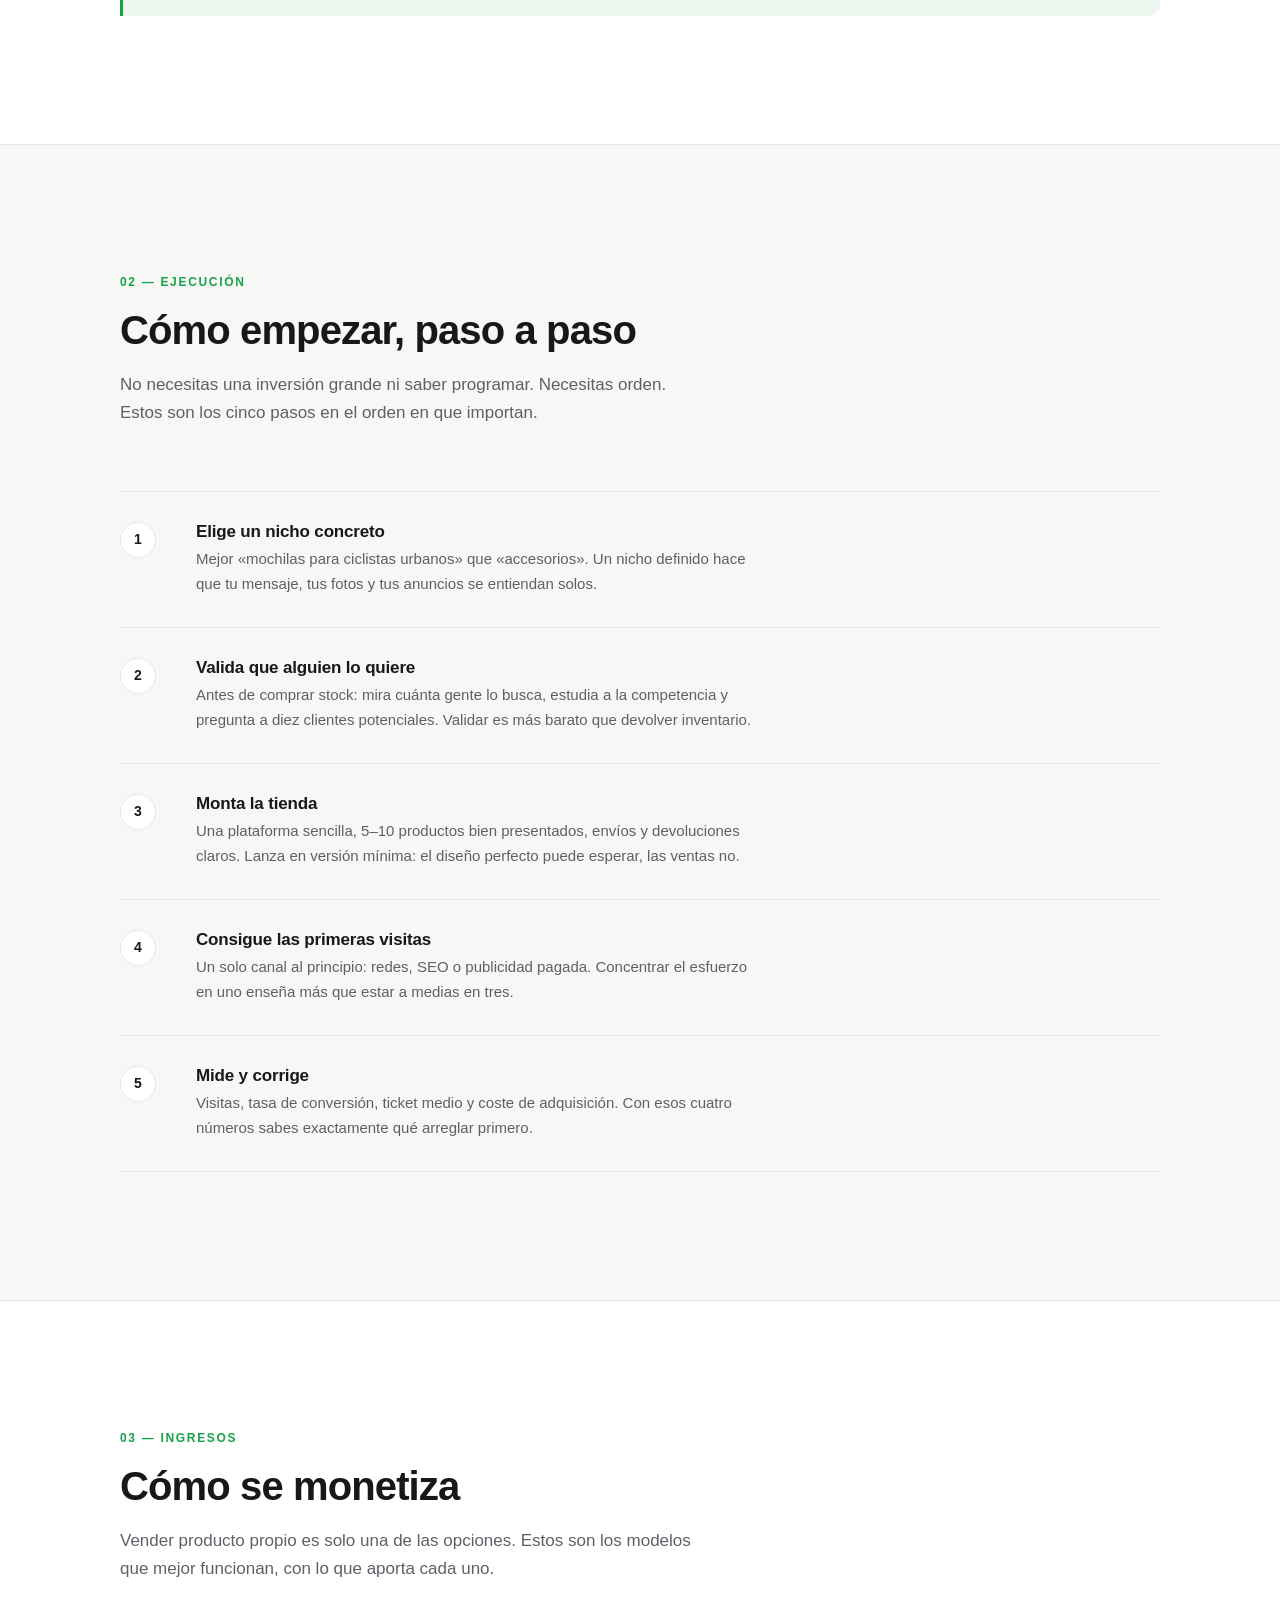
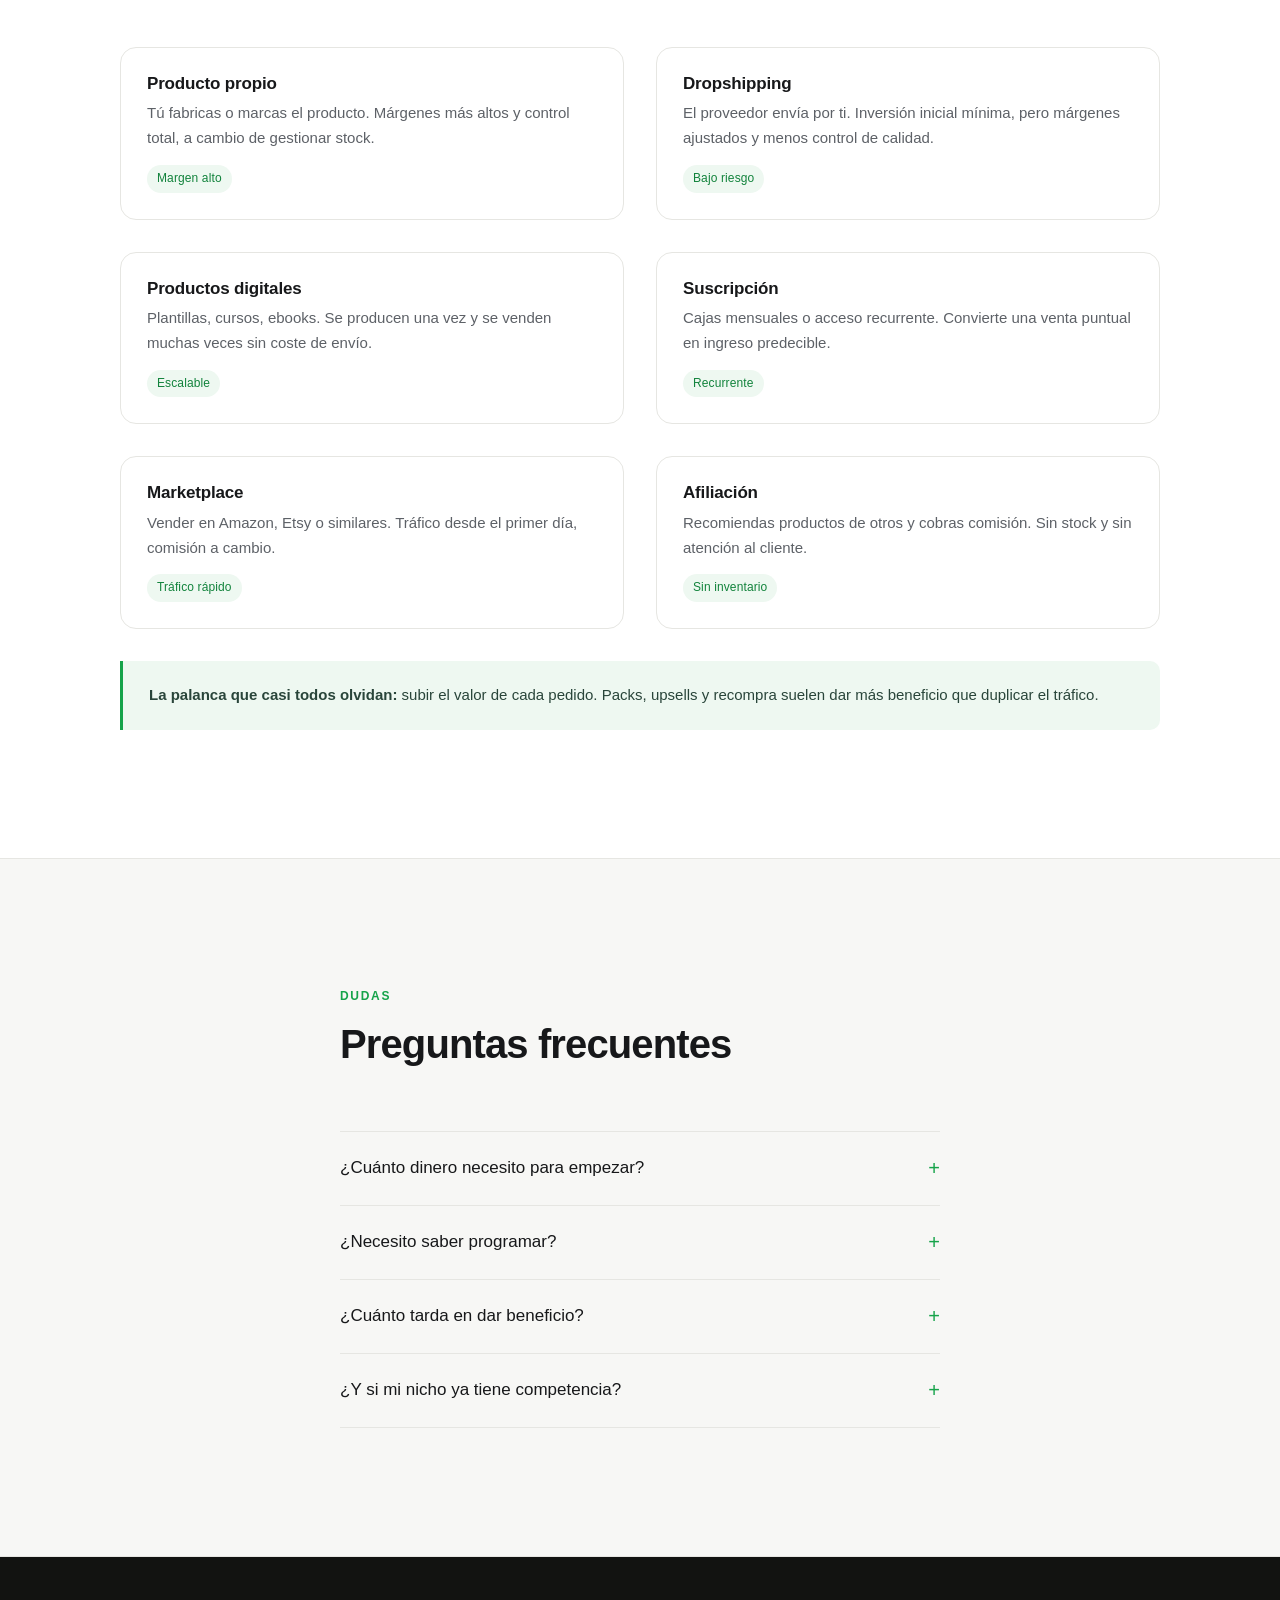
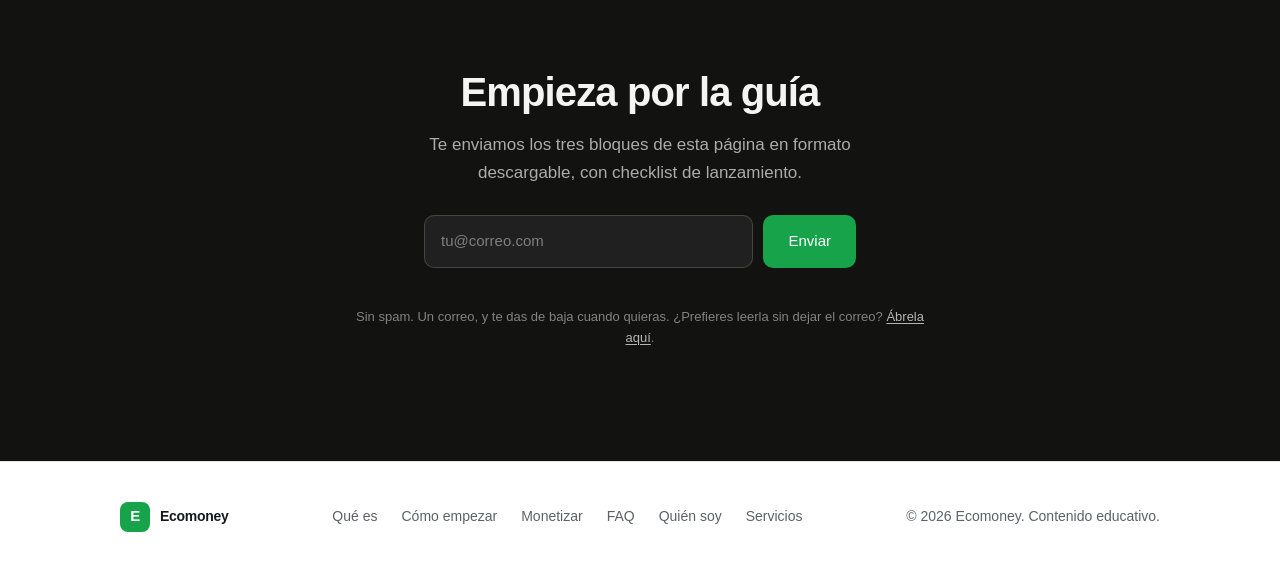
==== commit 7f65b584: "Anadir la pagina de servicios con precios visibles Tres planes con precio cerrado (149, 290 y 49/mes" ====
--- a/index.html
+++ b/index.html
@@ -25,6 +25,7 @@
         <a href="#monetizar">Monetizar</a>
         <a href="#faq">FAQ</a>
         <a href="/sobre">Quién soy</a>
+        <a href="/servicios">Servicios</a>
         <a href="#cta" class="btn btn--sm btn--primary">Empezar gratis</a>
       </nav>
 
@@ -267,6 +268,7 @@
         <a href="#monetizar">Monetizar</a>
         <a href="#faq">FAQ</a>
         <a href="/sobre">Quién soy</a>
+        <a href="/servicios">Servicios</a>
       </nav>
       <p class="footer__copy">© <span id="year">2026</span> Ecomoney. Contenido educativo.</p>
     </div>
--- a/styles.css
+++ b/styles.css
@@ -674,3 +674,80 @@
   font-size: .9375rem;
   color: var(--text-soft);
 }
+
+/* ─── Planes de precio ─── */
+.plan {
+  position: relative;
+  display: flex;
+  flex-direction: column;
+  padding: 2rem 1.75rem;
+  background: var(--bg);
+  border: 1px solid var(--border);
+  border-radius: var(--radius-lg);
+}
+
+.plan--destacado {
+  border-color: var(--accent);
+  box-shadow: 0 12px 32px -14px rgba(22, 163, 74, .35);
+}
+
+.plan__sello {
+  position: absolute;
+  top: -.7rem;
+  left: 1.75rem;
+  padding: .2rem .625rem;
+  background: var(--accent);
+  color: #fff;
+  border-radius: 99px;
+  font-size: .7rem;
+  font-weight: 600;
+  letter-spacing: .06em;
+  text-transform: uppercase;
+}
+
+.plan h3 { margin-bottom: .5rem; }
+
+.plan__precio {
+  margin-bottom: .5rem;
+  font-size: 2.25rem;
+  font-weight: 600;
+  letter-spacing: -.03em;
+  line-height: 1;
+}
+
+.plan__precio span {
+  font-size: 1rem;
+  font-weight: 400;
+  color: var(--text-soft);
+  letter-spacing: 0;
+}
+
+.plan__para {
+  margin-bottom: 1.25rem;
+  padding-bottom: 1.25rem;
+  border-bottom: 1px solid var(--border);
+  font-size: .9375rem;
+  color: var(--text-soft);
+}
+
+.plan__lista {
+  margin: 0;
+  padding-left: 0;
+  list-style: none;
+  font-size: .9375rem;
+}
+
+.plan__lista li {
+  position: relative;
+  margin-bottom: .625rem;
+  padding-left: 1.5rem;
+  color: var(--text-soft);
+}
+
+.plan__lista li::before {
+  content: "✓";
+  position: absolute;
+  left: 0;
+  color: var(--accent);
+  font-weight: 600;
+}
